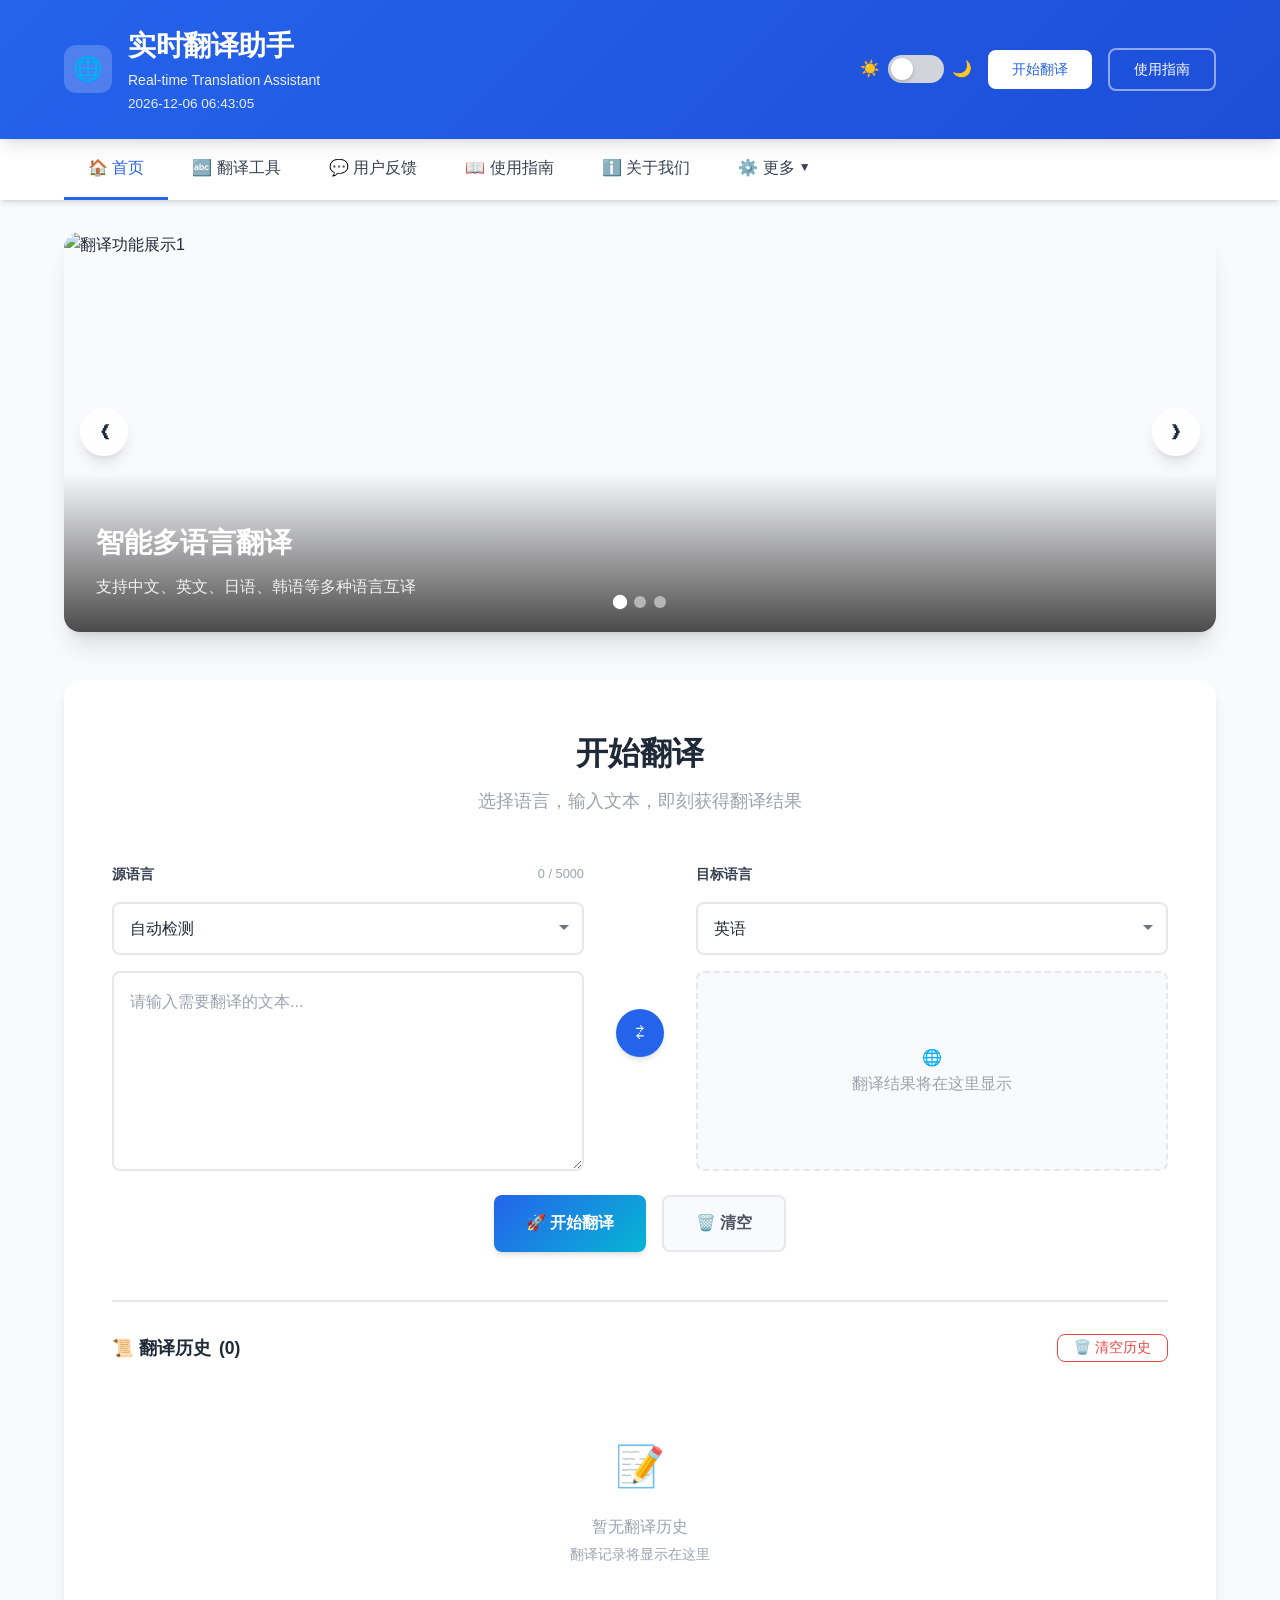
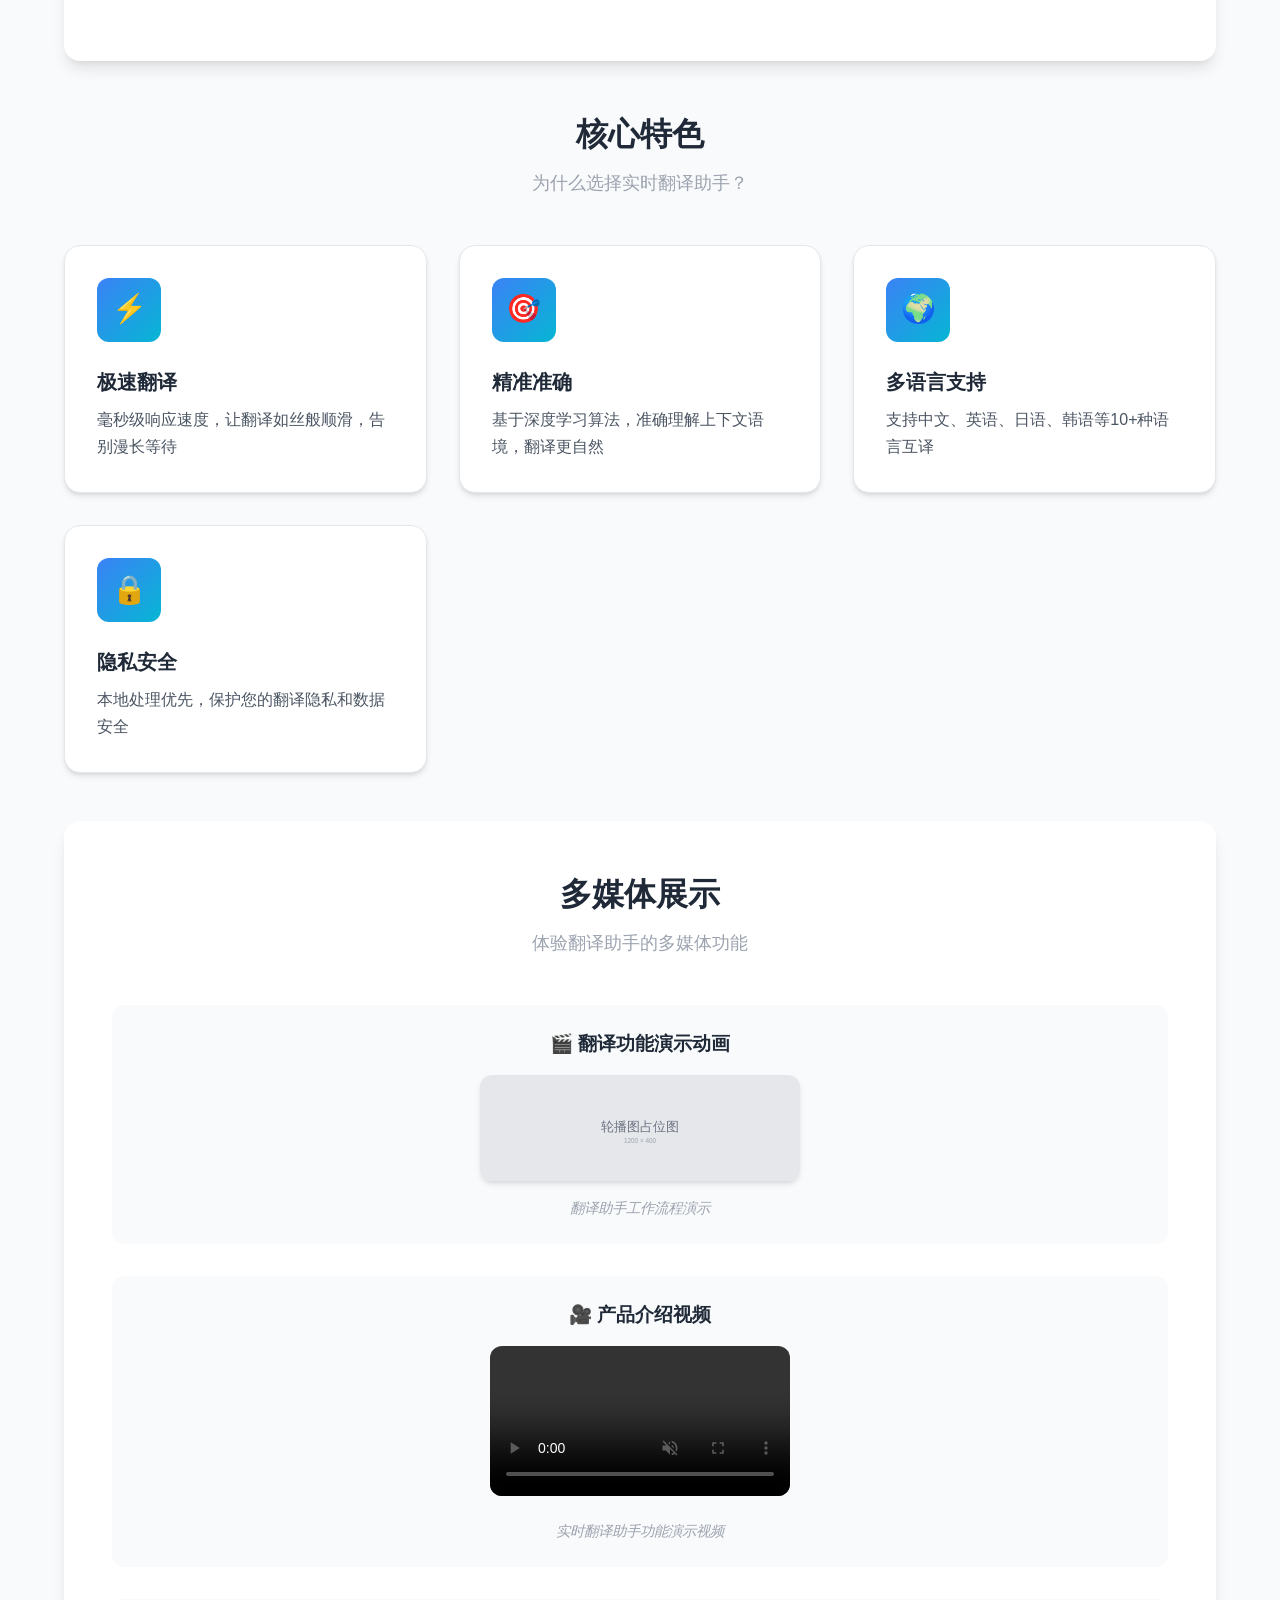
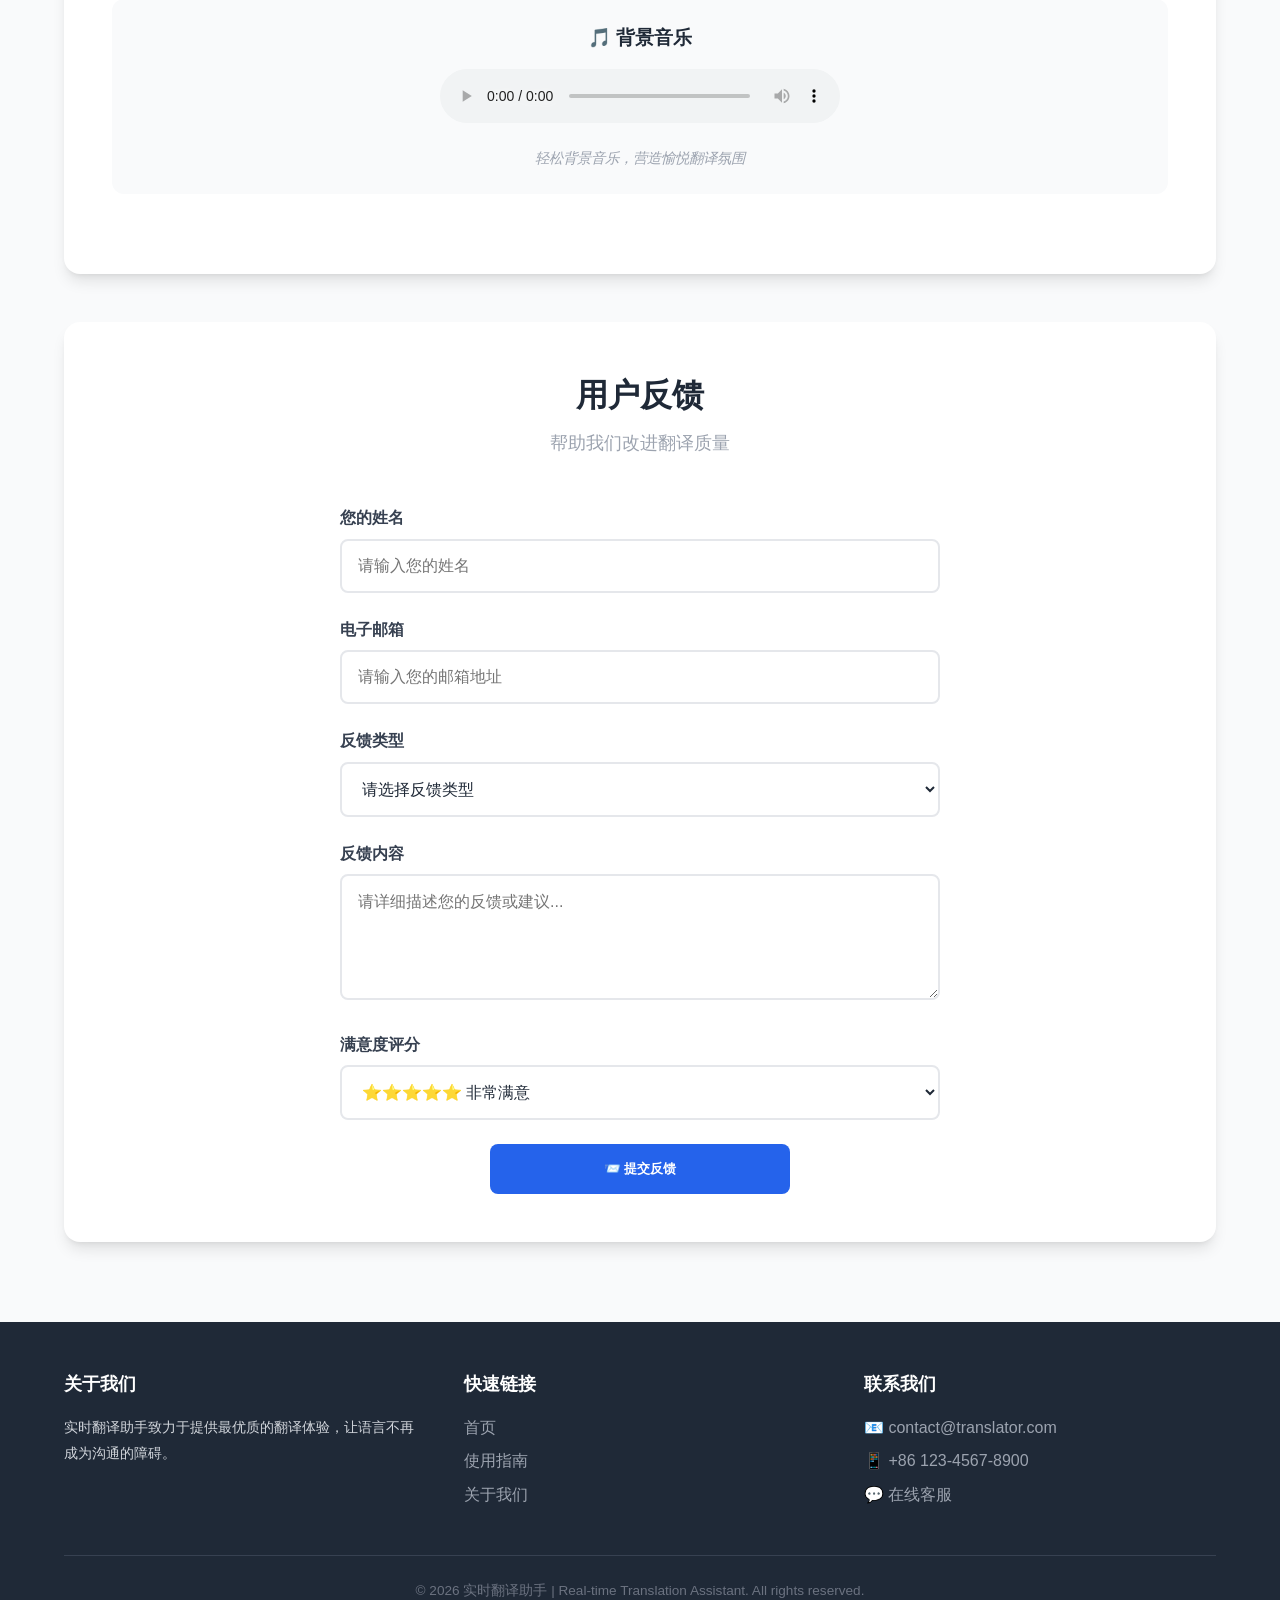
==== index.html @ 890beaaf "新增前端整体界面" ====
<!DOCTYPE html>
<html lang="zh-CN">
<head>
    <meta charset="UTF-8">
    <meta name="viewport" content="width=device-width, initial-scale=1.0">
    <meta name="description" content="实时翻译助手 - 智能多语言翻译工具，支持多种语言互译">
    <title>实时翻译助手 | Real-time Translation Assistant</title>
    <link rel="stylesheet" href="css/style.css">
</head>
<body>
    <div class="page-wrapper">
        <!-- ===== Header 页头 ===== -->
        <header class="site-header">
            <div class="header-content">
                <div class="logo-section">
                    <div class="logo-icon">🌐</div>
                    <div>
                        <h1 class="site-title">实时翻译助手</h1>
                        <p class="site-subtitle">Real-time Translation Assistant</p>
                        <p class="header-time" id="headerTime">--</p>
                    </div>
                </div>
                <div class="header-actions">
                    <div class="theme-toggle-wrapper">
                        <span class="theme-toggle-icon">☀️</span>
                        <button class="theme-toggle" id="themeToggle" title="切换深色/浅色模式"></button>
                        <span class="theme-toggle-icon">🌙</span>
                    </div>
                    <a href="#tool" class="btn btn-primary">开始翻译</a>
                    <a href="guide.html" class="btn btn-outline">使用指南</a>
                </div>
            </div>
        </header>

        <!-- ===== Nav 导航栏 ===== -->
        <nav class="main-nav">
            <div class="nav-container">
                <ul class="nav-list">
                    <li class="nav-item">
                        <a href="index.html" class="nav-link active">🏠 首页</a>
                    </li>
                    <li class="nav-item">
                        <a href="index.html#tool" class="nav-link">🔤 翻译工具</a>
                    </li>
                    <li class="nav-item">
                        <a href="index.html#feedback" class="nav-link">💬 用户反馈</a>
                    </li>
                    <li class="nav-item">
                        <a href="guide.html" class="nav-link">📖 使用指南</a>
                    </li>
                    <li class="nav-item">
                        <a href="about.html" class="nav-link">ℹ️ 关于我们</a>
                    </li>
                    <li class="nav-item dropdown">
                        <a href="#" class="nav-link dropdown-toggle">
                            ⚙️ 更多
                            <span class="dropdown-arrow">▼</span>
                        </a>
                        <ul class="dropdown-menu">
                            <li><a href="#" class="dropdown-item">📄 API文档</a></li>
                            <li><a href="#" class="dropdown-item">💬 反馈建议</a></li>
                            <li><a href="#" class="dropdown-item">🔧 设置</a></li>
                        </ul>
                    </li>
                </ul>
            </div>
        </nav>

        <!-- ===== Main 主要内容 ===== -->
        <main class="main-content">
            <div class="container">
                <!-- 轮播图区域 -->
                <section class="carousel-section">
                    <div class="carousel" id="mainCarousel">
                        <div class="carousel-wrapper">
                            <div class="carousel-slide">
                                <img src="https://picsum.photos/1200/400?random=1" alt="翻译功能展示1" loading="lazy">
                                <div class="slide-overlay">
                                    <h3 class="slide-title">智能多语言翻译</h3>
                                    <p class="slide-description">支持中文、英文、日语、韩语等多种语言互译</p>
                                </div>
                            </div>
                            <div class="carousel-slide">
                                <img src="https://picsum.photos/1200/400?random=2" alt="翻译功能展示2" loading="lazy">
                                <div class="slide-overlay">
                                    <h3 class="slide-title">实时翻译体验</h3>
                                    <p class="slide-description">毫秒级响应，让翻译如丝般顺滑</p>
                                </div>
                            </div>
                            <div class="carousel-slide">
                                <img src="https://picsum.photos/1200/400?random=3" alt="翻译功能展示3" loading="lazy">
                                <div class="slide-overlay">
                                    <h3 class="slide-title">精准语义理解</h3>
                                    <p class="slide-description">基于深度学习，准确理解上下文语境</p>
                                </div>
                            </div>
                        </div>
                        <button class="carousel-btn prev" id="prevBtn">❮</button>
                        <button class="carousel-btn next" id="nextBtn">❯</button>
                        <div class="carousel-dots" id="carouselDots">
                            <span class="carousel-dot active" data-index="0"></span>
                            <span class="carousel-dot" data-index="1"></span>
                            <span class="carousel-dot" data-index="2"></span>
                        </div>
                    </div>
                </section>

                <!-- 翻译工具核心区域 -->
                <section class="translator-section" id="tool">
                    <div class="section-header">
                        <h2 class="section-title">开始翻译</h2>
                        <p class="section-subtitle">选择语言，输入文本，即刻获得翻译结果</p>
                    </div>

                    <div class="translator-container">
                        <!-- 源语言区域 -->
                        <div class="language-selector">
                            <div class="text-area-wrapper">
                                <div class="text-area-label">
                                    <label class="selector-label">源语言</label>
                                    <span class="char-count" id="charCount">0 / 5000</span>
                                </div>
                                <select class="language-select" id="sourceLang">
                                    <option value="auto">自动检测</option>
                                    <option value="zh">中文</option>
                                    <option value="en">英语</option>
                                    <option value="ja">日语</option>
                                    <option value="ko">韩语</option>
                                    <option value="fr">法语</option>
                                    <option value="de">德语</option>
                                    <option value="es">西班牙语</option>
                                    <option value="ru">俄语</option>
                                </select>
                                <textarea
                                    class="text-area"
                                    id="sourceText"
                                    placeholder="请输入需要翻译的文本..."
                                    maxlength="5000"
                                ></textarea>
                            </div>
                        </div>

                        <!-- 交换按钮 -->
                        <button class="swap-btn" id="swapBtn" title="交换语言">⇄</button>

                        <!-- 目标语言区域 -->
                        <div class="language-selector">
                            <div class="text-area-wrapper">
                                <div class="text-area-label">
                                    <label class="selector-label">目标语言</label>
                                </div>
                                <select class="language-select" id="targetLang">
                                    <option value="en">英语</option>
                                    <option value="zh">中文</option>
                                    <option value="ja">日语</option>
                                    <option value="ko">韩语</option>
                                    <option value="fr">法语</option>
                                    <option value="de">德语</option>
                                    <option value="es">西班牙语</option>
                                    <option value="ru">俄语</option>
                                </select>
                                <div class="result-area" id="resultArea">
                                    <div class="result-placeholder">
                                        <p>🌐</p>
                                        <p>翻译结果将在这里显示</p>
                                    </div>
                                </div>
                            </div>
                        </div>
                    </div>

                    <div class="action-buttons">
                        <button class="action-btn action-btn-primary" id="translateBtn">
                            🚀 开始翻译
                        </button>
                        <button class="action-btn action-btn-secondary" id="clearBtn">
                            🗑️ 清空
                        </button>
                        <button class="action-btn action-btn-copy" id="copyBtn" style="display:none;">
                            📋 复制结果
                        </button>
                    </div>

                    <!-- 翻译历史记录 -->
                    <div class="history-section">
                        <div class="history-header">
                            <h3 class="history-title">📜 翻译历史 <span id="historyCount">(0)</span></h3>
                            <button class="history-clear-btn" id="historyClearBtn">🗑️ 清空历史</button>
                        </div>
                        <div class="history-list" id="historyList">
                            <div class="history-empty">
                                <div class="history-empty-icon">📝</div>
                                <p>暂无翻译历史</p>
                                <p style="font-size: 0.85rem; margin-top: 4px;">翻译记录将显示在这里</p>
                            </div>
                        </div>
                    </div>
                </section>

                <!-- 特色功能介绍 -->
                <section class="features-section">
                    <div class="section-header">
                        <h2 class="section-title">核心特色</h2>
                        <p class="section-subtitle">为什么选择实时翻译助手？</p>
                    </div>

                    <div class="features-grid">
                        <div class="feature-card">
                            <div class="feature-icon">⚡</div>
                            <h3 class="feature-title">极速翻译</h3>
                            <p class="feature-desc">毫秒级响应速度，让翻译如丝般顺滑，告别漫长等待</p>
                        </div>
                        <div class="feature-card">
                            <div class="feature-icon">🎯</div>
                            <h3 class="feature-title">精准准确</h3>
                            <p class="feature-desc">基于深度学习算法，准确理解上下文语境，翻译更自然</p>
                        </div>
                        <div class="feature-card">
                            <div class="feature-icon">🌍</div>
                            <h3 class="feature-title">多语言支持</h3>
                            <p class="feature-desc">支持中文、英语、日语、韩语等10+种语言互译</p>
                        </div>
                        <div class="feature-card">
                            <div class="feature-icon">🔒</div>
                            <h3 class="feature-title">隐私安全</h3>
                            <p class="feature-desc">本地处理优先，保护您的翻译隐私和数据安全</p>
                        </div>
                    </div>
                </section>

                <!-- 多媒体展示区 -->
                <section class="translator-section" id="media">
                    <div class="section-header">
                        <h2 class="section-title">多媒体展示</h2>
                        <p class="section-subtitle">体验翻译助手的多媒体功能</p>
                    </div>

                    <div class="media-container">
                        <h3 style="margin-bottom: 16px; color: var(--text-primary);">🎬 翻译功能演示动画</h3>
                        <img src="images/placeholder.svg" alt="翻译功能演示GIF" loading="lazy"
                             style="max-width: 320px; border-radius: 12px; margin: 0 auto; box-shadow: var(--shadow-md);">
                        <p class="media-caption">翻译助手工作流程演示</p>
                    </div>

                    <div class="media-container">
                        <h3 style="margin-bottom: 16px; color: var(--text-primary);">🎥 产品介绍视频</h3>
                        <video controls muted autoplay loop style="max-width: 100%; border-radius: 12px;">
                            <source src="videos/README.md" type="video/mp4">
                            您的浏览器不支持视频播放。
                        </video>
                        <p class="media-caption">实时翻译助手功能演示视频</p>
                    </div>

                    <div class="media-container">
                        <h3 style="margin-bottom: 16px; color: var(--text-primary);">🎵 背景音乐</h3>
                        <audio controls style="width: 100%; max-width: 400px;">
                            <source src="audios/README.md" type="audio/mpeg">
                            您的浏览器不支持音频播放。
                        </audio>
                        <p class="media-caption">轻松背景音乐，营造愉悦翻译氛围</p>
                    </div>
                </section>

                <!-- 用户反馈表单 -->
                <section class="translator-section" id="feedback">
                    <div class="section-header">
                        <h2 class="section-title">用户反馈</h2>
                        <p class="section-subtitle">帮助我们改进翻译质量</p>
                    </div>

                    <form id="feedbackForm" style="max-width: 600px; margin: 0 auto;">
                        <div class="form-group">
                            <label class="form-label" for="userName">您的姓名</label>
                            <input type="text" class="form-input" id="userName" name="userName" placeholder="请输入您的姓名" required>
                        </div>

                        <div class="form-group">
                            <label class="form-label" for="userEmail">电子邮箱</label>
                            <input type="email" class="form-input" id="userEmail" name="userEmail" placeholder="请输入您的邮箱地址" required>
                        </div>

                        <div class="form-group">
                            <label class="form-label" for="feedbackType">反馈类型</label>
                            <select class="form-select" id="feedbackType" name="feedbackType">
                                <option value="">请选择反馈类型</option>
                                <option value="translation">翻译质量问题</option>
                                <option value="feature">功能建议</option>
                                <option value="bug">程序错误</option>
                                <option value="other">其他</option>
                            </select>
                        </div>

                        <div class="form-group">
                            <label class="form-label" for="feedbackContent">反馈内容</label>
                            <textarea class="form-textarea" id="feedbackContent" name="feedbackContent" placeholder="请详细描述您的反馈或建议..." rows="5" required></textarea>
                        </div>

                        <div class="form-group">
                            <label class="form-label" for="rating">满意度评分</label>
                            <select class="form-select" id="rating" name="rating">
                                <option value="5">⭐⭐⭐⭐⭐ 非常满意</option>
                                <option value="4">⭐⭐⭐⭐ 满意</option>
                                <option value="3">⭐⭐⭐ 一般</option>
                                <option value="2">⭐⭐ 不满意</option>
                                <option value="1">⭐ 非常不满意</option>
                            </select>
                        </div>

                        <div class="text-center">
                            <button type="submit" class="form-btn" style="width: 100%; max-width: 300px;">
                                📨 提交反馈
                            </button>
                        </div>
                    </form>
                </section>
            </div>
        </main>

        <!-- ===== Footer 页脚 ===== -->
        <footer class="site-footer">
            <div class="footer-content">
                <div class="footer-main">
                    <div class="footer-section">
                        <h3>关于我们</h3>
                        <p>实时翻译助手致力于提供最优质的翻译体验，让语言不再成为沟通的障碍。</p>
                    </div>
                    <div class="footer-section">
                        <h3>快速链接</h3>
                        <div class="footer-links">
                            <a href="index.html">首页</a>
                            <a href="guide.html">使用指南</a>
                            <a href="about.html">关于我们</a>
                        </div>
                    </div>
                    <div class="footer-section">
                        <h3>联系我们</h3>
                        <div class="footer-links">
                            <a href="mailto:contact@translator.com">📧 contact@translator.com</a>
                            <a href="tel:+8612345678900">📱 +86 123-4567-8900</a>
                            <a href="#">💬 在线客服</a>
                        </div>
                    </div>
                </div>
                <div class="footer-bottom">
                    <p>© 2026 实时翻译助手 | Real-time Translation Assistant. All rights reserved.</p>
                </div>
            </div>
        </footer>
    </div>

    <!-- 引入脚本 -->
    <script src="js/carousel.js"></script>
    <script src="js/translator.js"></script>
    <script src="js/enhancements.js"></script>
</body>
</html>
---- css/style.css ----
/* ===== 全局主题色定义 ===== */
:root {
    /* 主色调 */
    --primary-blue: #2563eb;
    --primary-blue-dark: #1d4ed8;
    --primary-blue-light: #3b82f6;

    /* 辅助色 */
    --accent-cyan: #06b6d4;
    --accent-purple: #8b5cf6;

    /* 中性色 */
    --gray-50: #f9fafb;
    --gray-100: #f3f4f6;
    --gray-200: #e5e7eb;
    --gray-300: #d1d5db;
    --gray-400: #9ca3af;
    --gray-500: #6b7280;
    --gray-600: #4b5563;
    --gray-700: #374151;
    --gray-800: #1f2937;
    --gray-900: #111827;

    /* 功能色 */
    --success-green: #10b981;
    --warning-yellow: #f59e0b;
    --error-red: #ef4444;

    /* 字体 */
    --font-family: 'Segoe UI', 'PingFang SC', 'Microsoft YaHei', sans-serif;
    --font-mono: 'Fira Code', 'Consolas', monospace;

    /* 间距 */
    --spacing-xs: 4px;
    --spacing-sm: 8px;
    --spacing-md: 16px;
    --spacing-lg: 24px;
    --spacing-xl: 32px;
    --spacing-2xl: 48px;
    --spacing-3xl: 64px;

    /* 圆角 */
    --radius-sm: 4px;
    --radius-md: 8px;
    --radius-lg: 12px;
    --radius-xl: 16px;
    --radius-full: 9999px;

    /* 阴影 */
    --shadow-sm: 0 1px 2px 0 rgba(0, 0, 0, 0.05);
    --shadow-md: 0 4px 6px -1px rgba(0, 0, 0, 0.1), 0 2px 4px -2px rgba(0, 0, 0, 0.1);
    --shadow-lg: 0 10px 15px -3px rgba(0, 0, 0, 0.1), 0 4px 6px -4px rgba(0, 0, 0, 0.1);
    --shadow-xl: 0 20px 25px -5px rgba(0, 0, 0, 0.1), 0 8px 10px -6px rgba(0, 0, 0, 0.1);

    /* 过渡 */
    --transition-fast: 150ms ease;
    --transition-normal: 300ms ease;
    --transition-slow: 500ms ease;

    /* 主题切换相关 */
    --bg-primary: #ffffff;
    --bg-secondary: var(--gray-50);
    --bg-card: #ffffff;
    --text-primary: var(--gray-800);
    --text-secondary: var(--gray-600);
    --text-muted: var(--gray-400);
    --border-color: var(--gray-200);
    --input-bg: #ffffff;
    --nav-bg: #ffffff;
}

/* ===== 深色模式 ===== */
[data-theme="dark"] {
    --primary-blue: #3b82f6;
    --primary-blue-dark: #2563eb;
    --primary-blue-light: #60a5fa;
    --accent-cyan: #22d3ee;
    --accent-purple: #a78bfa;

    --gray-50: #18212f;
    --gray-100: #1e293b;
    --gray-200: #334155;
    --gray-300: #475569;
    --gray-400: #64748b;
    --gray-500: #94a3b8;
    --gray-600: #cbd5e1;
    --gray-700: #e2e8f0;
    --gray-800: #f1f5f9;
    --gray-900: #f8fafc;

    --shadow-sm: 0 1px 2px 0 rgba(0, 0, 0, 0.3);
    --shadow-md: 0 4px 6px -1px rgba(0, 0, 0, 0.3), 0 2px 4px -2px rgba(0, 0, 0, 0.3);
    --shadow-lg: 0 10px 15px -3px rgba(0, 0, 0, 0.3), 0 4px 6px -4px rgba(0, 0, 0, 0.3);
    --shadow-xl: 0 20px 25px -5px rgba(0, 0, 0, 0.3), 0 8px 10px -6px rgba(0, 0, 0, 0.3);

    --bg-primary: #0f172a;
    --bg-secondary: #1e293b;
    --bg-card: #1e293b;
    --text-primary: #f1f5f9;
    --text-secondary: #cbd5e1;
    --text-muted: #64748b;
    --border-color: #334155;
    --input-bg: #1e293b;
    --nav-bg: #1e293b;
}

/* ===== 全局重置 ===== */
*,
*::before,
*::after {
    margin: 0;
    padding: 0;
    box-sizing: border-box;
}

html {
    font-size: 16px;
    scroll-behavior: smooth;
}

body {
    font-family: var(--font-family);
    line-height: 1.6;
    color: var(--text-primary);
    background-color: var(--bg-secondary);
    min-height: 100vh;
    display: flex;
    flex-direction: column;
    transition: background-color var(--transition-normal), color var(--transition-normal);
}

a {
    text-decoration: none;
    color: inherit;
    transition: color var(--transition-fast);
}

a:hover {
    color: var(--primary-blue);
}

img {
    max-width: 100%;
    height: auto;
    display: block;
}

ul, ol {
    list-style: none;
}

button {
    cursor: pointer;
    border: none;
    background: none;
    font-family: inherit;
}

input, textarea, select {
    font-family: inherit;
    font-size: inherit;
}

/* ===== 页面容器 ===== */
.page-wrapper {
    display: flex;
    flex-direction: column;
    min-height: 100vh;
}

.main-content {
    flex: 1;
    padding: var(--spacing-xl) var(--spacing-lg);
}

.container {
    max-width: 1200px;
    margin: 0 auto;
    padding: 0 var(--spacing-lg);
}

/* ===== Header 样式 ===== */
.site-header {
    background: linear-gradient(135deg, var(--primary-blue) 0%, var(--primary-blue-dark) 100%);
    color: white;
    padding: var(--spacing-lg) 0;
    box-shadow: var(--shadow-lg);
    position: relative;
    z-index: 100;
}

.header-content {
    display: flex;
    align-items: center;
    justify-content: space-between;
    max-width: 1200px;
    margin: 0 auto;
    padding: 0 var(--spacing-lg);
}

.logo-section {
    display: flex;
    align-items: center;
    gap: var(--spacing-md);
}

.logo-icon {
    width: 48px;
    height: 48px;
    background: rgba(255, 255, 255, 0.2);
    border-radius: var(--radius-lg);
    display: flex;
    align-items: center;
    justify-content: center;
    font-size: 24px;
    backdrop-filter: blur(10px);
}

.site-title {
    font-size: 1.75rem;
    font-weight: 700;
    letter-spacing: -0.5px;
}

.site-subtitle {
    font-size: 0.875rem;
    opacity: 0.9;
    font-weight: 400;
}

.header-actions {
    display: flex;
    align-items: center;
    gap: var(--spacing-md);
}

.btn {
    display: inline-flex;
    align-items: center;
    justify-content: center;
    gap: var(--spacing-sm);
    padding: var(--spacing-sm) var(--spacing-lg);
    border-radius: var(--radius-md);
    font-weight: 500;
    transition: all var(--transition-fast);
    font-size: 0.9rem;
}

.btn-primary {
    background: white;
    color: var(--primary-blue);
}

.btn-primary:hover {
    background: var(--gray-100);
    transform: translateY(-1px);
    box-shadow: var(--shadow-md);
}

.btn-outline {
    border: 2px solid rgba(255, 255, 255, 0.5);
    color: white;
}

.btn-outline:hover {
    background: rgba(255, 255, 255, 0.1);
    border-color: white;
}

/* ===== 导航栏样式 ===== */
.main-nav {
    background: var(--nav-bg);
    box-shadow: var(--shadow-md);
    position: sticky;
    top: 0;
    z-index: 99;
    transition: background-color var(--transition-normal);
}

.nav-container {
    max-width: 1200px;
    margin: 0 auto;
    padding: 0 var(--spacing-lg);
}

.nav-list {
    display: flex;
    align-items: center;
    gap: 0;
}

.nav-item {
    position: relative;
}

.nav-link {
    display: flex;
    align-items: center;
    gap: var(--spacing-xs);
    padding: var(--spacing-md) var(--spacing-lg);
    color: var(--gray-700);
    font-weight: 500;
    transition: all var(--transition-fast);
    border-bottom: 3px solid transparent;
}

.nav-link:hover {
    color: var(--primary-blue);
    background: var(--gray-50);
    border-bottom-color: var(--primary-blue);
}

.nav-link.active {
    color: var(--primary-blue);
    border-bottom-color: var(--primary-blue);
}

/* 二级下拉菜单 */
.dropdown {
    position: relative;
}

.dropdown-toggle {
    cursor: pointer;
}

.dropdown-arrow {
    font-size: 0.75rem;
    transition: transform var(--transition-fast);
}

.dropdown:hover .dropdown-arrow {
    transform: rotate(180deg);
}

.dropdown-menu {
    position: absolute;
    top: 100%;
    left: 0;
    background: var(--bg-card);
    min-width: 180px;
    border-radius: var(--radius-md);
    box-shadow: var(--shadow-xl);
    opacity: 0;
    visibility: hidden;
    transform: translateY(-10px);
    transition: all var(--transition-fast);
    z-index: 100;
    border: 1px solid var(--border-color);
    padding: var(--spacing-sm) 0;
}

.dropdown:hover .dropdown-menu {
    opacity: 1;
    visibility: visible;
    transform: translateY(0);
}

.dropdown-item {
    display: block;
    padding: var(--spacing-sm) var(--spacing-md);
    color: var(--text-secondary);
    transition: all var(--transition-fast);
}

.dropdown-item:hover {
    background: var(--bg-secondary);
    color: var(--primary-blue);
    padding-left: var(--spacing-lg);
}

/* ===== Footer 样式 ===== */
.site-footer {
    background: var(--gray-800);
    color: var(--gray-300);
    padding: var(--spacing-2xl) 0 var(--spacing-lg);
    margin-top: auto;
}

.footer-content {
    max-width: 1200px;
    margin: 0 auto;
    padding: 0 var(--spacing-lg);
}

.footer-main {
    display: grid;
    grid-template-columns: repeat(auto-fit, minmax(250px, 1fr));
    gap: var(--spacing-2xl);
    margin-bottom: var(--spacing-2xl);
}

.footer-section h3 {
    color: white;
    font-size: 1.1rem;
    margin-bottom: var(--spacing-md);
}

.footer-section p {
    line-height: 1.8;
    font-size: 0.9rem;
}

.footer-links {
    display: flex;
    flex-direction: column;
    gap: var(--spacing-sm);
}

.footer-links a {
    color: var(--gray-400);
    transition: all var(--transition-fast);
}

.footer-links a:hover {
    color: white;
    padding-left: var(--spacing-sm);
}

.footer-bottom {
    border-top: 1px solid var(--gray-700);
    padding-top: var(--spacing-lg);
    text-align: center;
    font-size: 0.85rem;
    color: var(--gray-500);
}

/* ===== 轮播图样式 ===== */
.carousel-section {
    margin-bottom: var(--spacing-2xl);
}

.carousel {
    position: relative;
    width: 100%;
    max-width: 1200px;
    margin: 0 auto;
    overflow: hidden;
    border-radius: var(--radius-xl);
    box-shadow: var(--shadow-xl);
}

.carousel-wrapper {
    display: flex;
    transition: transform var(--transition-slow);
}

.carousel-slide {
    min-width: 100%;
    position: relative;
}

.carousel-slide img {
    width: 100%;
    height: 400px;
    object-fit: cover;
}

.slide-overlay {
    position: absolute;
    bottom: 0;
    left: 0;
    right: 0;
    background: linear-gradient(transparent, rgba(0, 0, 0, 0.7));
    padding: var(--spacing-2xl) var(--spacing-xl) var(--spacing-xl);
    color: white;
}

.slide-title {
    font-size: 1.75rem;
    font-weight: 700;
    margin-bottom: var(--spacing-sm);
}

.slide-description {
    font-size: 1rem;
    opacity: 0.9;
}

.carousel-btn {
    position: absolute;
    top: 50%;
    transform: translateY(-50%);
    width: 48px;
    height: 48px;
    background: rgba(255, 255, 255, 0.9);
    border-radius: 50%;
    display: flex;
    align-items: center;
    justify-content: center;
    font-size: 1.25rem;
    color: var(--gray-800);
    box-shadow: var(--shadow-lg);
    transition: all var(--transition-fast);
    z-index: 10;
}

.carousel-btn:hover {
    background: white;
    transform: translateY(-50%) scale(1.1);
}

.carousel-btn.prev {
    left: var(--spacing-md);
}

.carousel-btn.next {
    right: var(--spacing-md);
}

.carousel-dots {
    position: absolute;
    bottom: var(--spacing-lg);
    left: 50%;
    transform: translateX(-50%);
    display: flex;
    gap: var(--spacing-sm);
    z-index: 10;
}

.carousel-dot {
    width: 12px;
    height: 12px;
    border-radius: 50%;
    background: rgba(255, 255, 255, 0.5);
    cursor: pointer;
    transition: all var(--transition-fast);
}

.carousel-dot.active {
    background: white;
    transform: scale(1.2);
}

/* ===== 翻译工具区域 ===== */
.translator-section {
    background: var(--bg-card);
    border-radius: var(--radius-xl);
    box-shadow: var(--shadow-lg);
    padding: var(--spacing-2xl);
    margin-bottom: var(--spacing-2xl);
    transition: background-color var(--transition-normal);
}

.section-header {
    text-align: center;
    margin-bottom: var(--spacing-2xl);
}

.section-title {
    font-size: 2rem;
    color: var(--text-primary);
    margin-bottom: var(--spacing-sm);
}

.section-subtitle {
    color: var(--text-muted);
    font-size: 1.1rem;
}

.translator-container {
    display: grid;
    grid-template-columns: 1fr auto 1fr;
    gap: var(--spacing-xl);
    align-items: start;
}

.language-selector {
    display: flex;
    flex-direction: column;
    gap: var(--spacing-md);
}

.selector-label {
    font-weight: 600;
    color: var(--gray-700);
    font-size: 0.9rem;
}

.language-select {
    padding: var(--spacing-md);
    border: 2px solid var(--border-color);
    border-radius: var(--radius-md);
    font-size: 1rem;
    color: var(--text-primary);
    background: var(--input-bg);
    transition: border-color var(--transition-fast), background-color var(--transition-normal);
    appearance: none;
    background-image: url("data:image/svg+xml,%3Csvg xmlns='http://www.w3.org/2000/svg' width='12' height='12' viewBox='0 0 12 12'%3E%3Cpath fill='%236b7280' d='M6 8L1 3h10z'/%3E%3C/svg%3E");
    background-repeat: no-repeat;
    background-position: right 12px center;
    padding-right: 36px;
}

.language-select:focus {
    outline: none;
    border-color: var(--primary-blue);
    box-shadow: 0 0 0 3px rgba(37, 99, 235, 0.1);
}

.swap-btn {
    align-self: center;
    margin-top: var(--spacing-xl);
    width: 48px;
    height: 48px;
    background: var(--primary-blue);
    color: white;
    border-radius: 50%;
    display: flex;
    align-items: center;
    justify-content: center;
    font-size: 1.25rem;
    transition: all var(--transition-fast);
    box-shadow: var(--shadow-md);
}

.swap-btn:hover {
    background: var(--primary-blue-dark);
    transform: rotate(180deg);
}

.text-area-wrapper {
    display: flex;
    flex-direction: column;
    gap: var(--spacing-md);
}

.text-area-label {
    display: flex;
    justify-content: space-between;
    align-items: center;
}

.char-count {
    font-size: 0.8rem;
    color: var(--gray-400);
}

.text-area {
    width: 100%;
    min-height: 200px;
    padding: var(--spacing-md);
    border: 2px solid var(--border-color);
    border-radius: var(--radius-md);
    font-size: 1rem;
    line-height: 1.6;
    resize: vertical;
    transition: border-color var(--transition-fast), background-color var(--transition-normal);
    background: var(--input-bg);
    color: var(--text-primary);
}

.text-area:focus {
    outline: none;
    border-color: var(--primary-blue);
    box-shadow: 0 0 0 3px rgba(37, 99, 235, 0.1);
}

.text-area::placeholder {
    color: var(--gray-400);
}

.translate-btn {
    width: 100%;
    padding: var(--spacing-md) var(--spacing-xl);
    background: linear-gradient(135deg, var(--primary-blue) 0%, var(--accent-cyan) 100%);
    color: white;
    font-size: 1.1rem;
    font-weight: 600;
    border-radius: var(--radius-md);
    transition: all var(--transition-fast);
    box-shadow: var(--shadow-md);
}

.translate-btn:hover {
    transform: translateY(-2px);
    box-shadow: var(--shadow-lg);
}

.translate-btn:active {
    transform: translateY(0);
}

.result-area {
    background: var(--bg-secondary);
    border-radius: var(--radius-md);
    padding: var(--spacing-lg);
    min-height: 200px;
    border: 2px dashed var(--border-color);
    transition: background-color var(--transition-normal), border-color var(--transition-normal);
}

.result-placeholder {
    color: var(--gray-400);
    text-align: center;
    padding: var(--spacing-2xl);
}

.result-text {
    font-size: 1.1rem;
    line-height: 1.8;
    color: var(--gray-700);
}

/* ===== 特色功能卡片 ===== */
.features-section {
    margin-bottom: var(--spacing-2xl);
}

.features-grid {
    display: grid;
    grid-template-columns: repeat(auto-fit, minmax(280px, 1fr));
    gap: var(--spacing-xl);
}

.feature-card {
    background: var(--bg-card);
    border-radius: var(--radius-xl);
    padding: var(--spacing-xl);
    box-shadow: var(--shadow-md);
    transition: all var(--transition-normal);
    border: 1px solid var(--border-color);
}

.feature-card:hover {
    transform: translateY(-8px);
    box-shadow: var(--shadow-xl);
    border-color: var(--primary-blue-light);
}

.feature-icon {
    width: 64px;
    height: 64px;
    background: linear-gradient(135deg, var(--primary-blue-light) 0%, var(--accent-cyan) 100%);
    border-radius: var(--radius-lg);
    display: flex;
    align-items: center;
    justify-content: center;
    font-size: 1.75rem;
    margin-bottom: var(--spacing-lg);
    color: white;
}

.feature-title {
    font-size: 1.25rem;
    font-weight: 600;
    color: var(--text-primary);
    margin-bottom: var(--spacing-sm);
}

.feature-desc {
    color: var(--text-secondary);
    line-height: 1.7;
}

/* ===== 通用页面样式 ===== */
.page-header {
    background: linear-gradient(135deg, var(--primary-blue) 0%, var(--accent-purple) 100%);
    color: white;
    padding: var(--spacing-3xl) 0;
    text-align: center;
    margin-bottom: var(--spacing-2xl);
}

.page-title {
    font-size: 2.5rem;
    font-weight: 700;
    margin-bottom: var(--spacing-sm);
}

.page-description {
    font-size: 1.1rem;
    opacity: 0.9;
    max-width: 600px;
    margin: 0 auto;
}

.content-card {
    background: var(--bg-card);
    border-radius: var(--radius-xl);
    box-shadow: var(--shadow-md);
    padding: var(--spacing-2xl);
    margin-bottom: var(--spacing-xl);
    transition: background-color var(--transition-normal);
}

.content-card h2 {
    font-size: 1.5rem;
    color: var(--text-primary);
    margin-bottom: var(--spacing-lg);
    padding-bottom: var(--spacing-md);
    border-bottom: 2px solid var(--border-color);
}

.content-card h3 {
    font-size: 1.25rem;
    color: var(--text-primary);
    margin: var(--spacing-lg) 0 var(--spacing-md);
}

.content-card p {
    color: var(--text-secondary);
    line-height: 1.8;
    margin-bottom: var(--spacing-md);
}

.content-card ul {
    list-style: disc;
    padding-left: var(--spacing-xl);
    margin-bottom: var(--spacing-md);
}

.content-card li {
    color: var(--text-secondary);
    line-height: 1.8;
    margin-bottom: var(--spacing-sm);
}

/* ===== 多媒体容器 ===== */
.media-container {
    background: var(--gray-100);
    border-radius: var(--radius-lg);
    padding: var(--spacing-lg);
    margin: var(--spacing-xl) 0;
    text-align: center;
}

.media-container video,
.media-container audio {
    max-width: 100%;
    border-radius: var(--radius-md);
}

.media-caption {
    margin-top: var(--spacing-md);
    color: var(--gray-500);
    font-size: 0.9rem;
    font-style: italic;
}

/* ===== 表单样式 ===== */
.form-group {
    margin-bottom: var(--spacing-lg);
}

.form-label {
    display: block;
    font-weight: 600;
    color: var(--gray-700);
    margin-bottom: var(--spacing-sm);
}

.form-input,
.form-select,
.form-textarea {
    width: 100%;
    padding: var(--spacing-md);
    border: 2px solid var(--border-color);
    border-radius: var(--radius-md);
    font-size: 1rem;
    transition: all var(--transition-fast);
    background: var(--input-bg);
    color: var(--text-primary);
}

.form-input:focus,
.form-select:focus,
.form-textarea:focus {
    outline: none;
    border-color: var(--primary-blue);
    box-shadow: 0 0 0 3px rgba(37, 99, 235, 0.1);
}

.form-textarea {
    min-height: 120px;
    resize: vertical;
}

.form-btn {
    padding: var(--spacing-md) var(--spacing-2xl);
    background: var(--primary-blue);
    color: white;
    font-weight: 600;
    border-radius: var(--radius-md);
    transition: all var(--transition-fast);
}

.form-btn:hover {
    background: var(--primary-blue-dark);
    transform: translateY(-2px);
    box-shadow: var(--shadow-md);
}

/* ===== 工具类 ===== */
.text-center {
    text-align: center;
}

.text-primary {
    color: var(--primary-blue);
}

.mb-lg {
    margin-bottom: var(--spacing-lg);
}

.mt-lg {
    margin-top: var(--spacing-lg);
}

/* ===== 深色/浅色模式切换开关 ===== */
.theme-toggle-wrapper {
    display: flex;
    align-items: center;
    gap: var(--spacing-sm);
}

.theme-toggle {
    position: relative;
    width: 56px;
    height: 28px;
    background: var(--gray-300);
    border-radius: var(--radius-full);
    cursor: pointer;
    transition: background var(--transition-fast);
    border: none;
    padding: 0;
}

.theme-toggle::after {
    content: '';
    position: absolute;
    top: 3px;
    left: 3px;
    width: 22px;
    height: 22px;
    background: white;
    border-radius: 50%;
    transition: transform var(--transition-fast);
    box-shadow: 0 2px 4px rgba(0, 0, 0, 0.2);
}

.theme-toggle.active {
    background: var(--primary-blue);
}

.theme-toggle.active::after {
    transform: translateX(28px);
}

.theme-toggle-icon {
    font-size: 1rem;
    line-height: 1;
}

/* ===== Header 时间显示 ===== */
.header-time {
    font-size: 0.85rem;
    opacity: 0.9;
    margin-top: 2px;
    font-variant-numeric: tabular-nums;
}

/* ===== 翻译按钮区域 ===== */
.action-buttons {
    display: flex;
    gap: var(--spacing-md);
    justify-content: center;
    margin-top: var(--spacing-lg);
    flex-wrap: wrap;
}

.action-btn {
    display: inline-flex;
    align-items: center;
    gap: var(--spacing-sm);
    padding: var(--spacing-md) var(--spacing-xl);
    border-radius: var(--radius-md);
    font-weight: 600;
    font-size: 1rem;
    transition: all var(--transition-fast);
    cursor: pointer;
    border: none;
}

.action-btn-primary {
    background: linear-gradient(135deg, var(--primary-blue) 0%, var(--accent-cyan) 100%);
    color: white;
    box-shadow: var(--shadow-md);
}

.action-btn-primary:hover {
    transform: translateY(-2px);
    box-shadow: var(--shadow-lg);
}

.action-btn-primary:disabled {
    opacity: 0.6;
    cursor: not-allowed;
    transform: none;
}

.action-btn-secondary {
    background: var(--bg-secondary);
    color: var(--text-secondary);
    border: 2px solid var(--border-color);
}

.action-btn-secondary:hover {
    border-color: var(--primary-blue);
    color: var(--primary-blue);
}

.action-btn-copy {
    background: var(--success-green);
    color: white;
}

.action-btn-copy:hover {
    background: #059669;
    transform: translateY(-2px);
}

/* ===== 翻译中加载动画 ===== */
.translating-overlay {
    display: flex;
    flex-direction: column;
    align-items: center;
    justify-content: center;
    gap: var(--spacing-md);
    padding: var(--spacing-2xl);
}

.loading-spinner {
    width: 40px;
    height: 40px;
    border: 4px solid var(--gray-200);
    border-top-color: var(--primary-blue);
    border-radius: 50%;
    animation: spin 0.8s linear infinite;
}

@keyframes spin {
    to { transform: rotate(360deg); }
}

.loading-text {
    color: var(--text-muted);
    font-size: 0.95rem;
    animation: pulse 1.5s ease-in-out infinite;
}

@keyframes pulse {
    0%, 100% { opacity: 1; }
    50% { opacity: 0.5; }
}

/* ===== 翻译历史记录 ===== */
.history-section {
    margin-top: var(--spacing-2xl);
    border-top: 2px solid var(--border-color);
    padding-top: var(--spacing-xl);
}

.history-header {
    display: flex;
    justify-content: space-between;
    align-items: center;
    margin-bottom: var(--spacing-lg);
}

.history-title {
    font-size: 1.1rem;
    font-weight: 600;
    color: var(--text-primary);
    display: flex;
    align-items: center;
    gap: var(--spacing-sm);
}

.history-clear-btn {
    font-size: 0.85rem;
    color: var(--error-red);
    background: none;
    border: 1px solid var(--error-red);
    padding: var(--spacing-xs) var(--spacing-md);
    border-radius: var(--radius-md);
    cursor: pointer;
    transition: all var(--transition-fast);
}

.history-clear-btn:hover {
    background: var(--error-red);
    color: white;
}

.history-list {
    display: flex;
    flex-direction: column;
    gap: var(--spacing-md);
    max-height: 400px;
    overflow-y: auto;
}

.history-item {
    display: grid;
    grid-template-columns: 1fr auto 1fr;
    gap: var(--spacing-md);
    padding: var(--spacing-md);
    background: var(--bg-secondary);
    border-radius: var(--radius-md);
    border: 1px solid var(--border-color);
    transition: all var(--transition-fast);
    align-items: start;
}

.history-item:hover {
    border-color: var(--primary-blue-light);
    box-shadow: var(--shadow-sm);
}

.history-source,
.history-target {
    font-size: 0.9rem;
    line-height: 1.5;
}

.history-source {
    color: var(--text-secondary);
}

.history-target {
    color: var(--text-primary);
    font-weight: 500;
}

.history-arrow {
    color: var(--primary-blue);
    font-size: 1.2rem;
    align-self: center;
}

.history-lang {
    font-size: 0.75rem;
    color: var(--text-muted);
    margin-top: 4px;
}

.history-meta {
    display: flex;
    justify-content: space-between;
    align-items: center;
    margin-top: 6px;
}

.history-time {
    font-size: 0.75rem;
    color: var(--text-muted);
}

.history-empty {
    text-align: center;
    padding: var(--spacing-2xl);
    color: var(--text-muted);
}

.history-empty-icon {
    font-size: 2.5rem;
    margin-bottom: var(--spacing-md);
}

/* ===== Toast 通知 ===== */
.toast-container {
    position: fixed;
    top: 20px;
    right: 20px;
    z-index: 10000;
    display: flex;
    flex-direction: column;
    gap: var(--spacing-sm);
    pointer-events: none;
}

.toast {
    display: flex;
    align-items: center;
    gap: var(--spacing-md);
    padding: var(--spacing-md) var(--spacing-lg);
    border-radius: var(--radius-md);
    color: white;
    font-size: 0.9rem;
    font-weight: 500;
    box-shadow: var(--shadow-lg);
    pointer-events: auto;
    animation: toastIn 0.3s ease forwards;
    max-width: 380px;
}

.toast.removing {
    animation: toastOut 0.3s ease forwards;
}

.toast-success { background: var(--success-green); }
.toast-warning { background: var(--warning-yellow); color: var(--gray-900); }
.toast-error { background: var(--error-red); }
.toast-info { background: var(--primary-blue); }

.toast-icon {
    font-size: 1.2rem;
    flex-shrink: 0;
}

.toast-message {
    flex: 1;
}

.toast-close {
    background: none;
    border: none;
    color: inherit;
    font-size: 1.1rem;
    cursor: pointer;
    opacity: 0.7;
    padding: 0 0 0 var(--spacing-sm);
    transition: opacity var(--transition-fast);
}

.toast-close:hover {
    opacity: 1;
}

@keyframes toastIn {
    from {
        transform: translateX(100%);
        opacity: 0;
    }
    to {
        transform: translateX(0);
        opacity: 1;
    }
}

@keyframes toastOut {
    from {
        transform: translateX(0);
        opacity: 1;
    }
    to {
        transform: translateX(100%);
        opacity: 0;
    }
}

/* ===== 多媒体容器深色适配 ===== */
.media-container {
    background: var(--bg-secondary);
    border-radius: var(--radius-lg);
    padding: var(--spacing-lg);
    margin: var(--spacing-xl) 0;
    text-align: center;
}

.media-container video,
.media-container audio {
    max-width: 100%;
    border-radius: var(--radius-md);
}

.media-caption {
    margin-top: var(--spacing-md);
    color: var(--text-muted);
    font-size: 0.9rem;
    font-style: italic;
}

/* ===== 结果区域操作按钮 ===== */
.result-actions {
    display: flex;
    gap: var(--spacing-sm);
    margin-top: var(--spacing-md);
    padding-top: var(--spacing-md);
    border-top: 1px solid var(--border-color);
}

.result-action-btn {
    display: inline-flex;
    align-items: center;
    gap: 6px;
    padding: 6px 14px;
    border-radius: var(--radius-sm);
    font-size: 0.82rem;
    cursor: pointer;
    transition: all var(--transition-fast);
    border: 1px solid var(--border-color);
    background: var(--bg-secondary);
    color: var(--text-secondary);
}

.result-action-btn:hover {
    border-color: var(--primary-blue);
    color: var(--primary-blue);
}

/* ===== 深色模式下轮播图适配 ===== */
[data-theme="dark"] .carousel-btn {
    background: rgba(30, 41, 59, 0.9);
    color: var(--gray-700);
}

[data-theme="dark"] .carousel-btn:hover {
    background: rgba(30, 41, 59, 1);
}

/* ===== 深色模式下表单适配 ===== */
[data-theme="dark"] .form-label {
    color: var(--text-primary);
}

[data-theme="dark"] .selector-label {
    color: var(--text-primary);
}

[data-theme="dark"] .char-count {
    color: var(--text-muted);
}

[data-theme="dark"] .result-placeholder {
    color: var(--text-muted);
}

[data-theme="dark"] .result-text {
    color: var(--text-primary);
}

/* ===== 响应式设计 ===== */
@media (max-width: 768px) {
    .header-content {
        flex-direction: column;
        gap: var(--spacing-md);
        text-align: center;
    }

    .header-actions {
        flex-wrap: wrap;
        justify-content: center;
    }

    .nav-list {
        flex-wrap: wrap;
        justify-content: center;
    }

    .nav-link {
        padding: var(--spacing-sm) var(--spacing-md);
        font-size: 0.9rem;
    }

    .dropdown-menu {
        position: static;
        box-shadow: none;
        border: none;
        opacity: 1;
        visibility: visible;
        transform: none;
        display: none;
    }

    .dropdown:hover .dropdown-menu {
        display: block;
    }

    .translator-container {
        grid-template-columns: 1fr;
    }

    .swap-btn {
        transform: rotate(90deg);
    }

    .swap-btn:hover {
        transform: rotate(270deg);
    }

    .carousel-slide img {
        height: 250px;
    }

    .slide-title {
        font-size: 1.25rem;
    }

    .section-title {
        font-size: 1.5rem;
    }

    .page-title {
        font-size: 2rem;
    }

    .footer-main {
        grid-template-columns: 1fr;
        text-align: center;
    }

    .action-buttons {
        flex-direction: column;
        align-items: stretch;
    }

    .action-btn {
        justify-content: center;
    }

    .history-item {
        grid-template-columns: 1fr;
        gap: var(--spacing-sm);
    }

    .history-arrow {
        transform: rotate(90deg);
        justify-self: center;
    }

    .toast-container {
        left: 16px;
        right: 16px;
    }

    .toast {
        max-width: 100%;
    }
}

@media (max-width: 480px) {
    .container {
        padding: 0 var(--spacing-md);
    }

    .main-content {
        padding: var(--spacing-lg) var(--spacing-md);
    }

    .translator-section {
        padding: var(--spacing-lg);
    }

    .carousel-btn {
        width: 36px;
        height: 36px;
        font-size: 1rem;
    }
}

/* ===== 技术栈标签 ===== */
.tech-tags {
    display: flex;
    flex-wrap: wrap;
    gap: var(--spacing-sm);
    margin-top: var(--spacing-md);
}

.tech-tag {
    display: inline-flex;
    align-items: center;
    gap: 6px;
    padding: 6px 16px;
    border-radius: var(--radius-full);
    font-size: 0.85rem;
    font-weight: 600;
    letter-spacing: 0.5px;
    transition: all var(--transition-fast);
    cursor: default;
}

.tech-tag:hover {
    transform: translateY(-2px);
    box-shadow: var(--shadow-md);
}

.tech-tag-html {
    background: linear-gradient(135deg, #e44d26, #f16529);
    color: white;
}

.tech-tag-css {
    background: linear-gradient(135deg, #264de4, #2965f1);
    color: white;
}

.tech-tag-js {
    background: linear-gradient(135deg, #f0db4f, #e8d44d);
    color: #323330;
}

.tech-tag-nlp {
    background: linear-gradient(135deg, #8b5cf6, #a78bfa);
    color: white;
}

.tech-tag-ai {
    background: linear-gradient(135deg, #10b981, #34d399);
    color: white;
}

.tech-tag-cdn {
    background: linear-gradient(135deg, #06b6d4, #22d3ee);
    color: white;
}

.tech-tag-svg {
    background: linear-gradient(135deg, #f59e0b, #fbbf24);
    color: #323330;
}

/* ===== FAQ 折叠面板 ===== */
.faq-list {
    display: flex;
    flex-direction: column;
    gap: var(--spacing-md);
}

.faq-item {
    background: var(--bg-secondary);
    border-radius: var(--radius-lg);
    border: 1px solid var(--border-color);
    overflow: hidden;
    transition: all var(--transition-normal);
}

.faq-item:hover {
    border-color: var(--primary-blue-light);
}

.faq-item.active {
    border-color: var(--primary-blue);
    box-shadow: var(--shadow-md);
}

.faq-question {
    display: flex;
    align-items: center;
    justify-content: space-between;
    width: 100%;
    padding: var(--spacing-lg);
    font-size: 1rem;
    font-weight: 600;
    color: var(--text-primary);
    background: none;
    border: none;
    cursor: pointer;
    text-align: left;
    transition: all var(--transition-fast);
    gap: var(--spacing-md);
}

.faq-question:hover {
    color: var(--primary-blue);
}

.faq-question-text {
    flex: 1;
}

.faq-icon {
    font-size: 1.2rem;
    flex-shrink: 0;
    transition: transform var(--transition-normal);
}

.faq-arrow {
    flex-shrink: 0;
    width: 28px;
    height: 28px;
    display: flex;
    align-items: center;
    justify-content: center;
    border-radius: 50%;
    background: var(--gray-200);
    color: var(--gray-600);
    font-size: 0.75rem;
    transition: all var(--transition-normal);
}

.faq-item.active .faq-arrow {
    background: var(--primary-blue);
    color: white;
    transform: rotate(180deg);
}

.faq-answer {
    max-height: 0;
    overflow: hidden;
    transition: max-height var(--transition-normal), padding var(--transition-normal);
}

.faq-answer-inner {
    padding: 0 var(--spacing-lg) var(--spacing-lg);
    color: var(--text-secondary);
    line-height: 1.8;
}

.faq-item.active .faq-answer {
    max-height: 500px;
}

/* ===== 语言支持表格 ===== */
.language-table-wrapper {
    overflow-x: auto;
    margin-top: var(--spacing-lg);
    border-radius: var(--radius-lg);
    border: 1px solid var(--border-color);
}

.language-table {
    width: 100%;
    border-collapse: collapse;
    font-size: 0.95rem;
}

.language-table thead {
    background: linear-gradient(135deg, var(--primary-blue) 0%, var(--primary-blue-dark) 100%);
    color: white;
}

.language-table th {
    padding: var(--spacing-md) var(--spacing-lg);
    font-weight: 600;
    text-align: left;
    white-space: nowrap;
}

.language-table td {
    padding: var(--spacing-md) var(--spacing-lg);
    border-bottom: 1px solid var(--border-color);
    color: var(--text-secondary);
}

.language-table tbody tr {
    transition: background-color var(--transition-fast);
}

.language-table tbody tr:hover {
    background: var(--bg-secondary);
}

.language-table tbody tr:last-child td {
    border-bottom: none;
}

.language-flag {
    font-size: 1.25rem;
    margin-right: var(--spacing-sm);
}

.language-name {
    font-weight: 600;
    color: var(--text-primary);
}

/* ===== 快捷键说明 ===== */
.shortcuts-grid {
    display: grid;
    grid-template-columns: repeat(auto-fit, minmax(280px, 1fr));
    gap: var(--spacing-lg);
    margin-top: var(--spacing-lg);
}

.shortcut-item {
    display: flex;
    align-items: center;
    gap: var(--spacing-md);
    padding: var(--spacing-md) var(--spacing-lg);
    background: var(--bg-secondary);
    border-radius: var(--radius-md);
    border: 1px solid var(--border-color);
    transition: all var(--transition-fast);
}

.shortcut-item:hover {
    border-color: var(--primary-blue-light);
    box-shadow: var(--shadow-sm);
}

.shortcut-keys {
    display: flex;
    align-items: center;
    gap: 4px;
    flex-shrink: 0;
}

kbd {
    display: inline-block;
    padding: 4px 10px;
    font-family: var(--font-mono);
    font-size: 0.85rem;
    font-weight: 600;
    color: var(--text-primary);
    background: var(--bg-card);
    border: 1px solid var(--gray-300);
    border-radius: var(--radius-sm);
    box-shadow: 0 2px 0 var(--gray-300);
    line-height: 1;
}

.shortcut-desc {
    color: var(--text-secondary);
    font-size: 0.95rem;
}

/* ===== 步骤卡片（增强） ===== */
.steps-grid {
    display: grid;
    grid-template-columns: repeat(auto-fit, minmax(250px, 1fr));
    gap: var(--spacing-lg);
    margin-top: var(--spacing-lg);
}

.step-card {
    padding: var(--spacing-xl);
    background: var(--bg-secondary);
    border-radius: var(--radius-lg);
    border-left: 4px solid var(--primary-blue);
    transition: all var(--transition-normal);
}

.step-card:hover {
    transform: translateY(-4px);
    box-shadow: var(--shadow-md);
}

.step-card:nth-child(2) {
    border-left-color: var(--success-green);
}

.step-card:nth-child(3) {
    border-left-color: var(--accent-purple);
}

.step-card:nth-child(4) {
    border-left-color: var(--accent-cyan);
}

.step-number {
    display: inline-flex;
    align-items: center;
    justify-content: center;
    width: 32px;
    height: 32px;
    background: var(--primary-blue);
    color: white;
    border-radius: 50%;
    font-weight: 700;
    font-size: 0.9rem;
    margin-bottom: var(--spacing-md);
}

.step-card:nth-child(2) .step-number {
    background: var(--success-green);
}

.step-card:nth-child(3) .step-number {
    background: var(--accent-purple);
}

.step-card:nth-child(4) .step-number {
    background: var(--accent-cyan);
}

.step-title {
    font-size: 1.1rem;
    font-weight: 600;
    color: var(--text-primary);
    margin-bottom: var(--spacing-sm);
}

.step-desc {
    color: var(--text-secondary);
    line-height: 1.7;
    font-size: 0.95rem;
}

/* ===== 评分滑块 ===== */
.rating-wrapper {
    display: flex;
    align-items: center;
    gap: var(--spacing-md);
}

.rating-slider {
    flex: 1;
    height: 8px;
    -webkit-appearance: none;
    appearance: none;
    background: var(--gray-200);
    border-radius: var(--radius-full);
    outline: none;
    transition: all var(--transition-fast);
}

.rating-slider::-webkit-slider-thumb {
    -webkit-appearance: none;
    appearance: none;
    width: 24px;
    height: 24px;
    background: var(--primary-blue);
    border-radius: 50%;
    cursor: pointer;
    box-shadow: var(--shadow-md);
    transition: all var(--transition-fast);
}

.rating-slider::-webkit-slider-thumb:hover {
    transform: scale(1.2);
    box-shadow: var(--shadow-lg);
}

.rating-value {
    font-weight: 700;
    font-size: 1.2rem;
    color: var(--primary-blue);
    min-width: 60px;
    text-align: center;
}

.rating-stars {
    color: var(--warning-yellow);
    font-size: 1.1rem;
}

/* ===== 表单成功提示 ===== */
.form-success {
    display: none;
    text-align: center;
    padding: var(--spacing-2xl);
    animation: fadeInUp 0.5s ease;
}

.form-success.show {
    display: block;
}

.form-success-icon {
    font-size: 4rem;
    margin-bottom: var(--spacing-lg);
}

.form-success h3 {
    font-size: 1.5rem;
    color: var(--text-primary);
    margin-bottom: var(--spacing-sm);
}

.form-success p {
    color: var(--text-secondary);
    line-height: 1.7;
}

@keyframes fadeInUp {
    from {
        opacity: 0;
        transform: translateY(20px);
    }
    to {
        opacity: 1;
        transform: translateY(0);
    }
}

/* ===== 深色模式适配 ===== */
[data-theme="dark"] .faq-item {
    background: var(--bg-secondary);
}

[data-theme="dark"] .faq-question {
    color: var(--text-primary);
}

[data-theme="dark"] .faq-arrow {
    background: var(--gray-700);
    color: var(--gray-300);
}

[data-theme="dark"] .faq-item.active .faq-arrow {
    background: var(--primary-blue);
    color: white;
}

[data-theme="dark"] .language-table tbody tr:hover {
    background: var(--gray-100);
}

[data-theme="dark"] kbd {
    background: var(--gray-100);
    border-color: var(--gray-600);
    box-shadow: 0 2px 0 var(--gray-600);
    color: var(--text-primary);
}

[data-theme="dark"] .shortcut-item {
    background: var(--bg-secondary);
}

[data-theme="dark"] .step-card {
    background: var(--bg-secondary);
}

[data-theme="dark"] .tech-tag {
    filter: brightness(0.9);
}

/* ===== 响应式：表格和FAQ ===== */
@media (max-width: 768px) {
    .steps-grid {
        grid-template-columns: 1fr;
    }

    .shortcuts-grid {
        grid-template-columns: 1fr;
    }

    .language-table th,
    .language-table td {
        padding: var(--spacing-sm) var(--spacing-md);
        font-size: 0.85rem;
    }

    .tech-tags {
        justify-content: center;
    }
}


/* ===================================================================
   最终优化 - 2026/06/28
   1. 自定义滚动条
   2. 页面加载进度条
   3. 页面淡入动画
   4. 按钮点击涟漪效果
   5. 按钮悬停/点击增强动画
   6. 输入框聚焦增强
   7. 卡片 hover 上浮增强
   8. 导航栏滚动增强
   9. 翻译结果打字机光标
   10. 页面过渡效果
   11. 响应式增强
   =================================================================== */

/* ===== 1. 自定义滚动条 ===== */
::-webkit-scrollbar {
    width: 10px;
    height: 10px;
}

::-webkit-scrollbar-track {
    background: var(--bg-secondary);
    border-radius: 5px;
}

::-webkit-scrollbar-thumb {
    background: linear-gradient(180deg, var(--primary-blue-light), var(--primary-blue));
    border-radius: 5px;
    border: 2px solid var(--bg-secondary);
    transition: background 0.2s ease;
}

::-webkit-scrollbar-thumb:hover {
    background: linear-gradient(180deg, var(--primary-blue), var(--primary-blue-dark));
}

/* Firefox 滚动条 */
html {
    scrollbar-width: thin;
    scrollbar-color: var(--primary-blue-light) var(--bg-secondary);
}

/* ===== 2. 页面加载进度条 ===== */
.page-loading-bar {
    position: fixed;
    top: 0;
    left: 0;
    width: 0;
    height: 3px;
    background: linear-gradient(90deg, var(--primary-blue), var(--accent-cyan), var(--accent-purple));
    z-index: 99999;
    transition: width 0.3s ease;
    box-shadow: 0 0 10px rgba(37, 99, 235, 0.5);
}

.page-loading-bar.active {
    width: 100%;
}

.page-loading-bar.done {
    opacity: 0;
    transition: opacity 0.4s ease 0.2s;
}

/* ===== 3. 页面内容淡入动画 ===== */
@keyframes pageFadeIn {
    from {
        opacity: 0;
        transform: translateY(20px);
    }
    to {
        opacity: 1;
        transform: translateY(0);
    }
}

.page-wrapper {
    animation: pageFadeIn 0.6s ease-out;
}

/* 各区域滚动触发动画 */
.fade-in-section {
    opacity: 0;
    transform: translateY(30px);
    transition: opacity 0.6s ease-out, transform 0.6s ease-out;
}

.fade-in-section.visible {
    opacity: 1;
    transform: translateY(0);
}

/* ===== 4. 按钮涟漪效果 ===== */
.ripple-btn {
    position: relative;
    overflow: hidden;
}

.ripple-btn .ripple-effect {
    position: absolute;
    border-radius: 50%;
    background: rgba(255, 255, 255, 0.4);
    transform: scale(0);
    animation: rippleAnim 0.6s ease-out;
    pointer-events: none;
}

@keyframes rippleAnim {
    to {
        transform: scale(4);
        opacity: 0;
    }
}

/* ===== 5. 按钮悬停/点击增强动画 ===== */
.btn,
.action-btn,
.form-btn,
.swap-btn {
    position: relative;
    transition: all 0.25s cubic-bezier(0.4, 0, 0.2, 1);
}

.btn:active,
.action-btn:active,
.form-btn:active {
    transform: translateY(0) scale(0.97) !important;
    box-shadow: var(--shadow-sm) !important;
}

.action-btn-primary:active {
    transform: scale(0.97) !important;
}

/* 翻译按钮脉冲提示 */
@keyframes subtlePulse {
    0%, 100% { box-shadow: var(--shadow-md); }
    50% { box-shadow: 0 0 0 8px rgba(37, 99, 235, 0.12), var(--shadow-md); }
}

.action-btn-primary:not(:disabled) {
    animation: subtlePulse 3s ease-in-out infinite;
}

.action-btn-primary:hover {
    animation: none;
}

/* ===== 6. 输入框聚焦增强效果 ===== */
.text-area:focus,
.language-select:focus,
.form-input:focus,
.form-select:focus,
.form-textarea:focus {
    border-color: var(--primary-blue);
    box-shadow: 0 0 0 3px rgba(37, 99, 235, 0.15), 0 0 20px rgba(37, 99, 235, 0.08);
    transform: translateY(-1px);
}

/* 输入框聚焦时标签高亮 */
.text-area:focus ~ .text-area-label .selector-label,
.form-input:focus ~ .form-label {
    color: var(--primary-blue);
}

/* ===== 7. 卡片 hover 上浮增强 ===== */
.feature-card,
.content-card,
.step-card,
.history-item {
    transition: all 0.35s cubic-bezier(0.4, 0, 0.2, 1);
}

.content-card:hover {
    transform: translateY(-4px);
    box-shadow: var(--shadow-xl);
}

/* ===== 8. 导航栏滚动增强 ===== */
.main-nav {
    transition: box-shadow 0.3s ease, backdrop-filter 0.3s ease;
}

.main-nav.scrolled {
    box-shadow: 0 4px 20px rgba(0, 0, 0, 0.12);
    backdrop-filter: blur(12px);
    -webkit-backdrop-filter: blur(12px);
}

[data-theme="dark"] .main-nav.scrolled {
    box-shadow: 0 4px 20px rgba(0, 0, 0, 0.4);
}

/* ===== 9. 翻译结果打字机光标 ===== */
.typewriter-cursor {
    display: inline-block;
    width: 2px;
    height: 1.1em;
    background: var(--primary-blue);
    margin-left: 2px;
    vertical-align: text-bottom;
    animation: blink 0.8s step-end infinite;
}

@keyframes blink {
    0%, 100% { opacity: 1; }
    50% { opacity: 0; }
}

/* ===== 10. 页面区域入场动画延迟 ===== */
.carousel-section {
    animation-delay: 0.1s;
}

.translator-section {
    animation-delay: 0.2s;
}

.features-section {
    animation-delay: 0.3s;
}

/* ===== 11. 移动端增强响应式 ===== */
@media (max-width: 768px) {
    /* 移动端导航栏优化 */
    .main-nav {
        position: sticky;
        top: 0;
    }

    .nav-list {
        flex-wrap: wrap;
        justify-content: center;
        gap: 2px;
    }

    .nav-link {
        padding: var(--spacing-sm) var(--spacing-sm);
        font-size: 0.8rem;
    }

    /* 移动端下拉菜单 - 点击展开 */
    .dropdown-menu {
        position: static;
        box-shadow: none;
        border: none;
        opacity: 1;
        visibility: visible;
        transform: none;
        display: none;
        background: var(--bg-secondary);
        border-radius: var(--radius-md);
        margin-top: 4px;
    }

    .dropdown.open .dropdown-menu {
        display: block;
    }

    /* 移动端轮播图优化 */
    .carousel-slide img {
        height: 200px;
    }

    .carousel-btn {
        width: 36px;
        height: 36px;
        font-size: 1rem;
    }

    /* 移动端翻译区域 */
    .translator-container {
        grid-template-columns: 1fr;
        gap: var(--spacing-md);
    }

    .swap-btn {
        transform: rotate(90deg);
        margin: 0 auto;
    }

    .swap-btn:hover {
        transform: rotate(270deg);
    }

    /* 移动端卡片 */
    .feature-card:hover,
    .content-card:hover {
        transform: none;
    }

    /* 移动端历史记录 */
    .history-item {
        grid-template-columns: 1fr;
        gap: var(--spacing-sm);
    }

    .history-arrow {
        transform: rotate(90deg);
        justify-self: center;
    }

    /* 移动端表单 */
    .action-buttons {
        flex-direction: column;
    }

    .action-btn {
        justify-content: center;
    }

    /* 移动端页头 */
    .header-content {
        flex-direction: column;
        gap: var(--spacing-md);
        text-align: center;
    }

    .header-actions {
        flex-wrap: wrap;
        justify-content: center;
    }

    /* 移动端页脚 */
    .footer-main {
        grid-template-columns: 1fr;
        text-align: center;
    }

    /* 移动端 toast */
    .toast-container {
        left: 12px;
        right: 12px;
    }

    .toast {
        max-width: 100%;
    }

    /* 隐藏移动端不必要的动画 */
    .action-btn-primary {
        animation: none;
    }
}

@media (max-width: 480px) {
    .container {
        padding: 0 var(--spacing-md);
    }

    .main-content {
        padding: var(--spacing-lg) var(--spacing-md);
    }

    .translator-section {
        padding: var(--spacing-lg);
    }

    .section-title {
        font-size: 1.35rem;
    }

    .page-title {
        font-size: 1.75rem;
    }

    .carousel-slide img {
        height: 180px;
    }

    .slide-title {
        font-size: 1.1rem;
    }

    .slide-description {
        font-size: 0.85rem;
    }

    .carousel-dots {
        bottom: var(--spacing-sm);
    }

    .carousel-dot {
        width: 10px;
        height: 10px;
    }
}

/* ===== 额外：平滑过渡全局增强 ===== */
a,
button,
input,
select,
textarea {
    transition: all 0.2s ease;
}

/* ===== 额外：选中文本高亮 ===== */
::selection {
    background: rgba(37, 99, 235, 0.2);
    color: var(--text-primary);
}

/* ===== 额外：焦点可见性增强 ===== */
:focus-visible {
    outline: 2px solid var(--primary-blue);
    outline-offset: 2px;
}
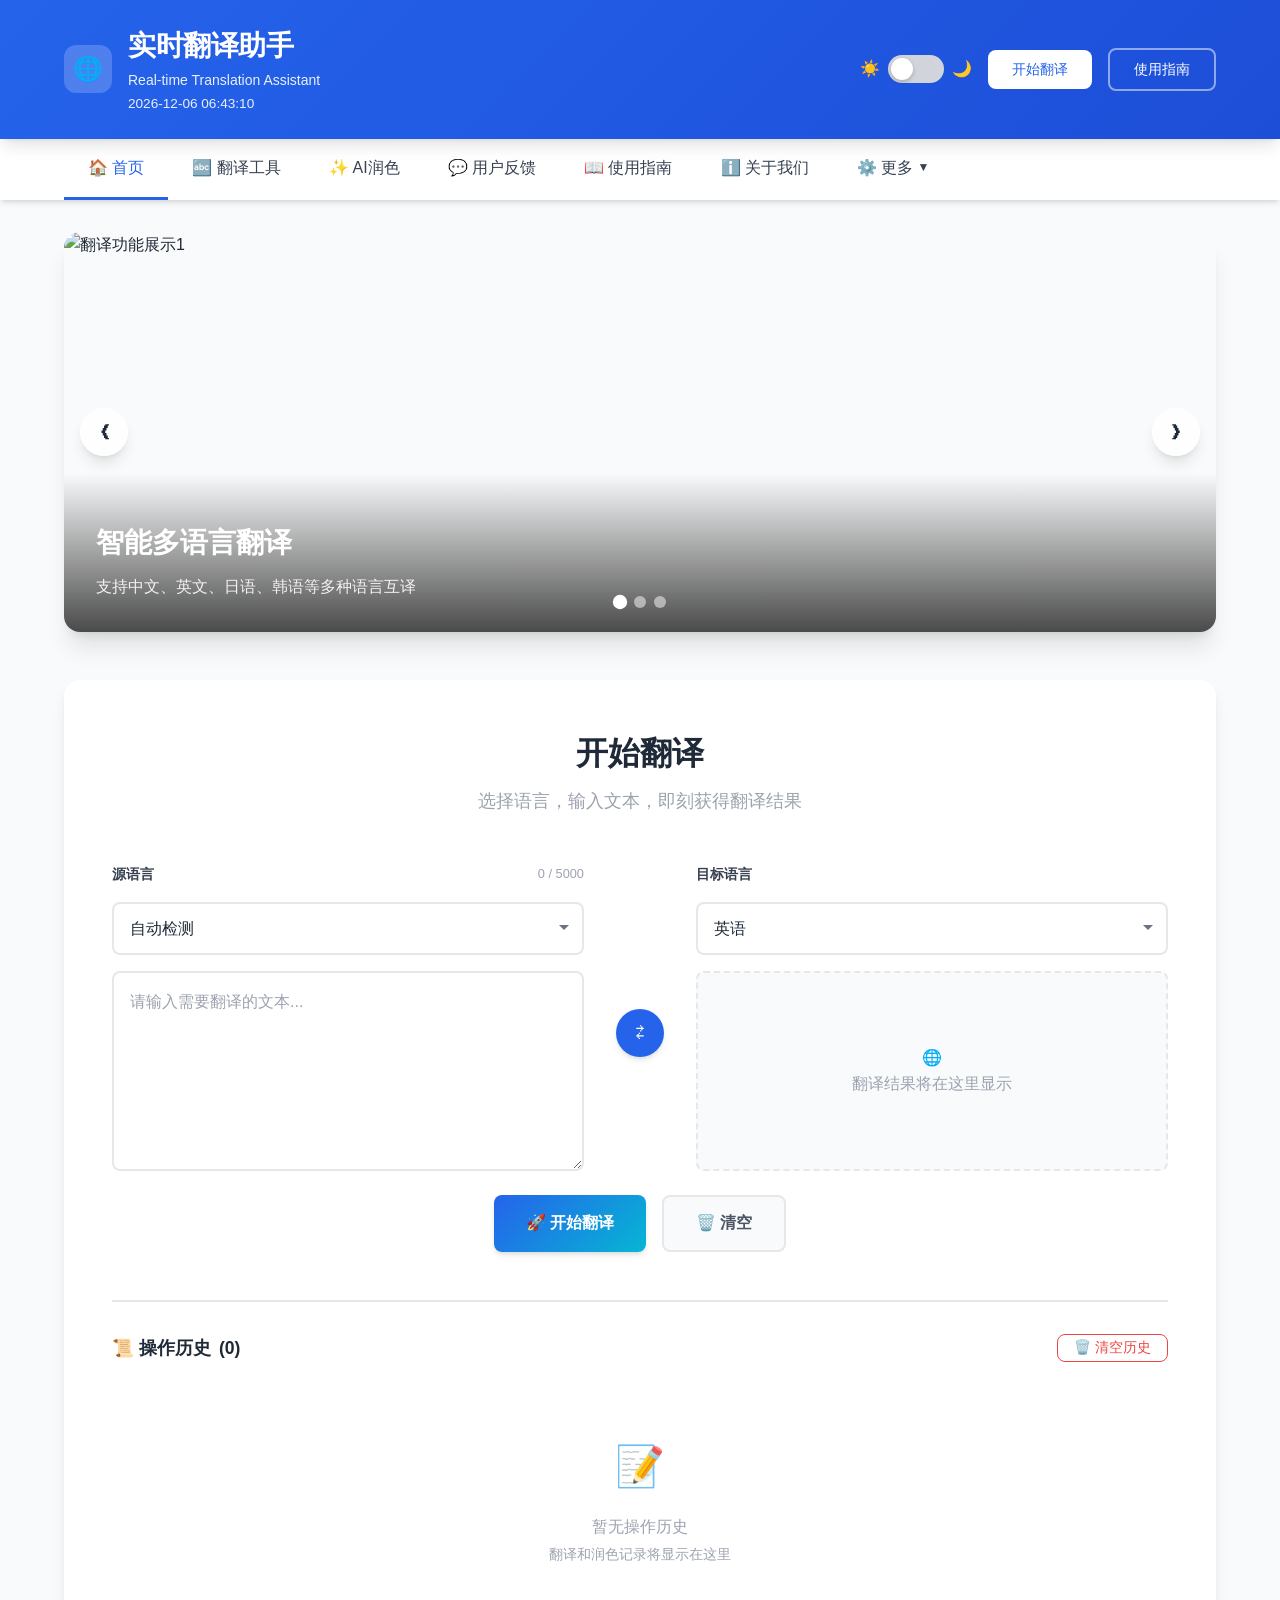
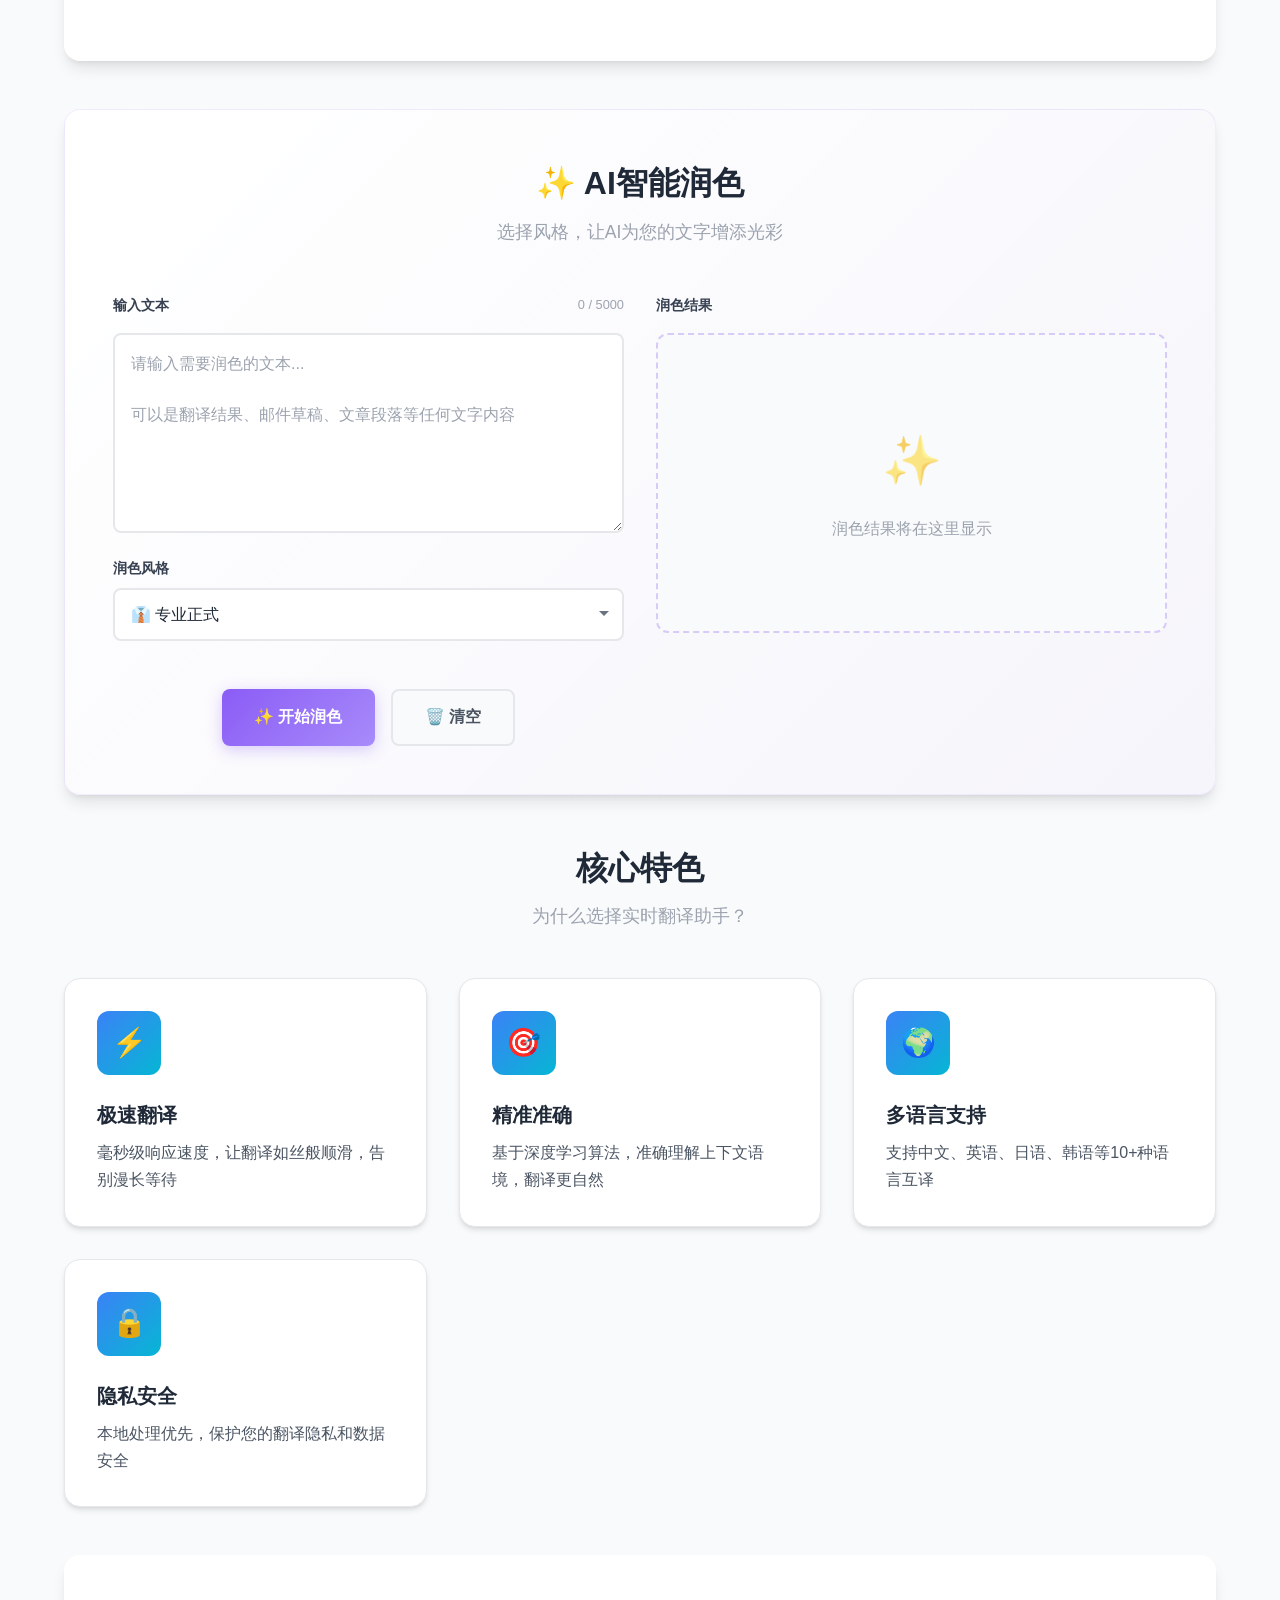
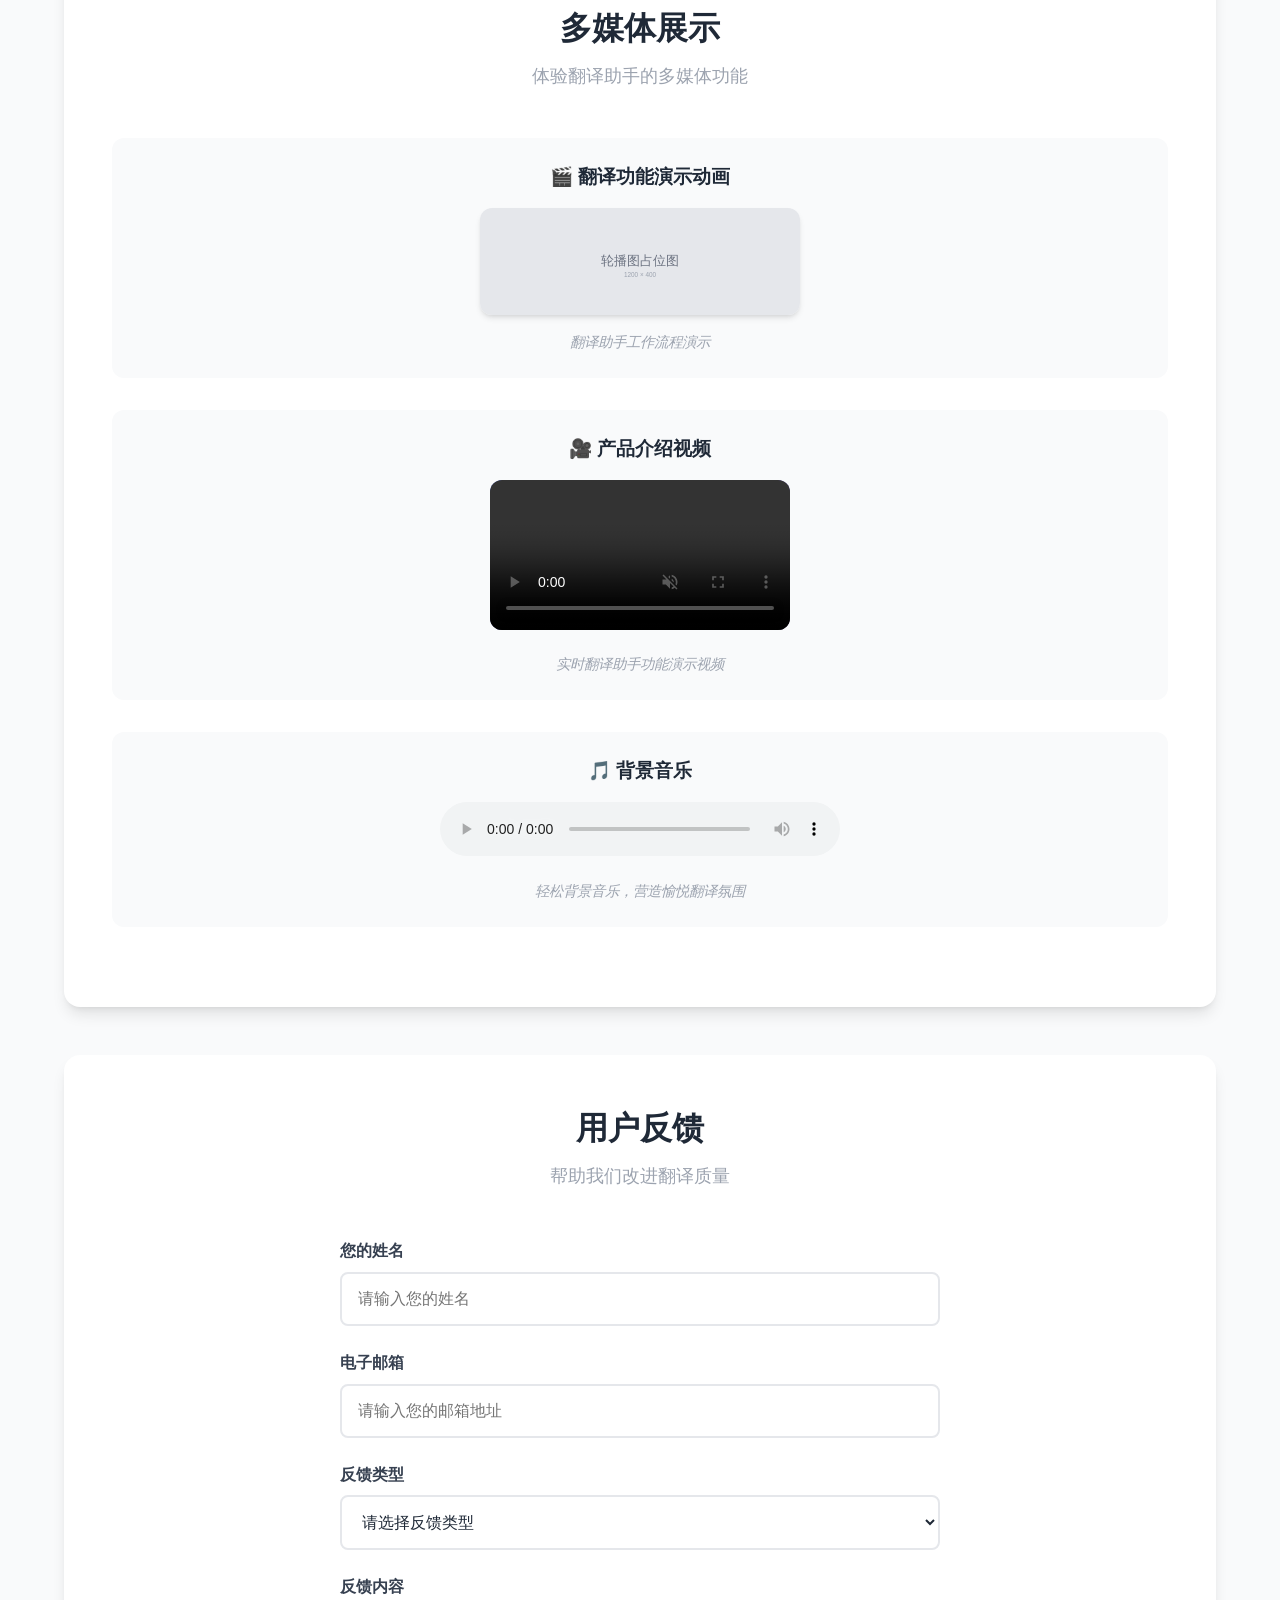
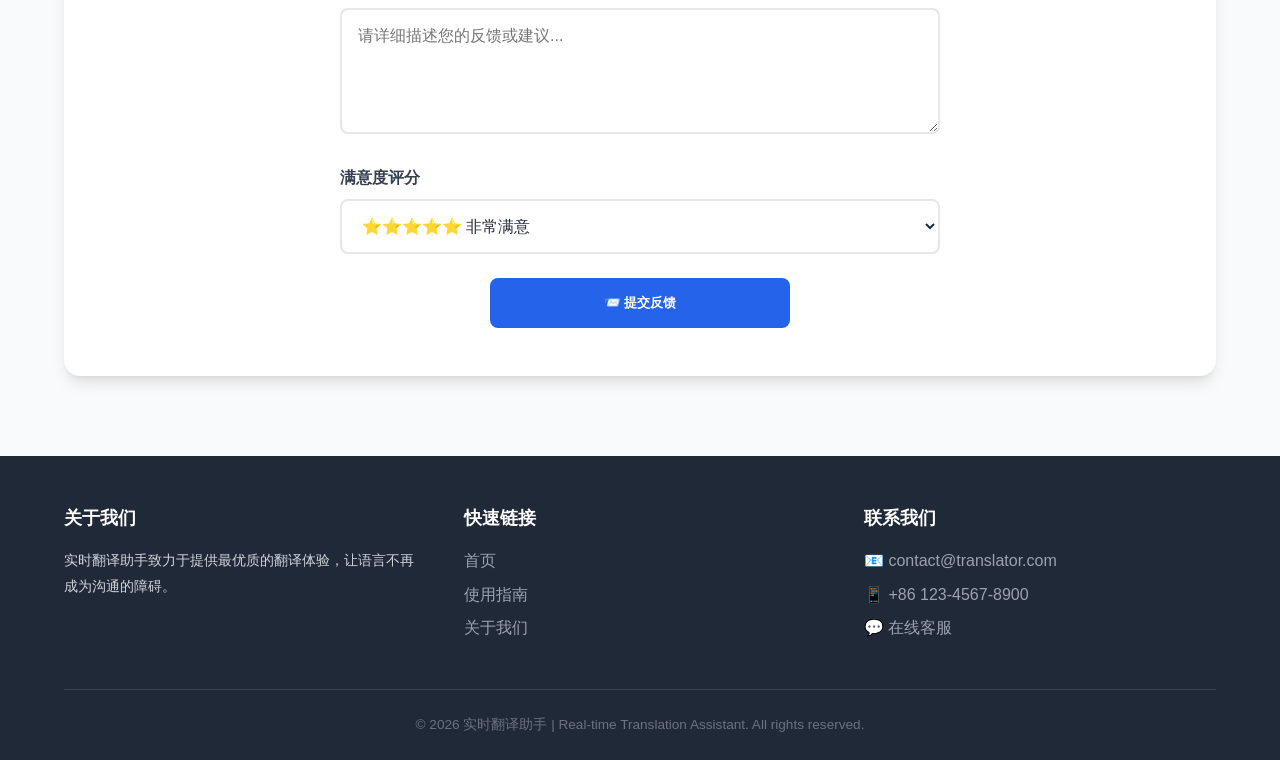
==== commit f86d9e0e: "接入AI润色Coze智能体" ====
--- a/index.html
+++ b/index.html
@@ -43,6 +43,9 @@
                         <a href="index.html#tool" class="nav-link">🔤 翻译工具</a>
                     </li>
                     <li class="nav-item">
+                        <a href="index.html#polish" class="nav-link">✨ AI润色</a>
+                    </li>
+                    <li class="nav-item">
                         <a href="index.html#feedback" class="nav-link">💬 用户反馈</a>
                     </li>
                     <li class="nav-item">
@@ -179,19 +182,92 @@
                         <button class="action-btn action-btn-copy" id="copyBtn" style="display:none;">
                             📋 复制结果
                         </button>
+                        <button class="action-btn action-btn-polish" id="polishFromTranslationBtn" style="display:none;">
+                            ✍️ 润色这段文字
+                        </button>
                     </div>
 
                     <!-- 翻译历史记录 -->
                     <div class="history-section">
                         <div class="history-header">
-                            <h3 class="history-title">📜 翻译历史 <span id="historyCount">(0)</span></h3>
+                            <h3 class="history-title">📜 操作历史 <span id="historyCount">(0)</span></h3>
                             <button class="history-clear-btn" id="historyClearBtn">🗑️ 清空历史</button>
                         </div>
                         <div class="history-list" id="historyList">
                             <div class="history-empty">
                                 <div class="history-empty-icon">📝</div>
-                                <p>暂无翻译历史</p>
-                                <p style="font-size: 0.85rem; margin-top: 4px;">翻译记录将显示在这里</p>
+                                <p>暂无操作历史</p>
+                                <p style="font-size: 0.85rem; margin-top: 4px;">翻译和润色记录将显示在这里</p>
+                            </div>
+                        </div>
+                    </div>
+                </section>
+
+                <!-- AI润色功能区域 -->
+                <section class="translator-section polish-section" id="polish">
+                    <div class="section-header">
+                        <h2 class="section-title">✨ AI智能润色</h2>
+                        <p class="section-subtitle">选择风格，让AI为您的文字增添光彩</p>
+                    </div>
+
+                    <div class="polish-container">
+                        <!-- 润色输入区域 -->
+                        <div class="polish-input-area">
+                            <div class="text-area-wrapper">
+                                <div class="text-area-label">
+                                    <label class="selector-label">输入文本</label>
+                                    <span class="char-count" id="polishCharCount">0 / 5000</span>
+                                </div>
+                                <textarea
+                                    class="text-area"
+                                    id="polishText"
+                                    placeholder="请输入需要润色的文本...&#10;&#10;可以是翻译结果、邮件草稿、文章段落等任何文字内容"
+                                    maxlength="5000"
+                                ></textarea>
+                            </div>
+
+                            <!-- 润色风格选择 -->
+                            <div class="polish-style-selector">
+                                <div class="text-area-label">
+                                    <label class="selector-label">润色风格</label>
+                                </div>
+                                <select class="language-select" id="polishStyle">
+                                    <!-- 选项由JS动态生成 -->
+                                </select>
+                                <div class="style-description" id="styleDescription"></div>
+                            </div>
+
+                            <!-- 操作按钮 -->
+                            <div class="action-buttons">
+                                <button class="action-btn action-btn-polish" id="polishBtn">
+                                    ✨ 开始润色
+                                </button>
+                                <button class="action-btn action-btn-secondary" id="polishClearBtn">
+                                    🗑️ 清空
+                                </button>
+                            </div>
+                        </div>
+
+                        <!-- 润色结果区域 -->
+                        <div class="polish-result-area-wrapper">
+                            <div class="text-area-label">
+                                <label class="selector-label">润色结果</label>
+                            </div>
+                            <div class="polish-result-area" id="polishResultArea">
+                                <div class="polish-result-placeholder">
+                                    <p>✨</p>
+                                    <p>润色结果将在这里显示</p>
+                                </div>
+                            </div>
+
+                            <!-- 结果操作按钮 -->
+                            <div class="action-buttons" id="polishActions" style="display:none;">
+                                <button class="action-btn action-btn-copy" id="polishCopyBtn">
+                                    📋 复制结果
+                                </button>
+                                <button class="action-btn action-btn-secondary" id="polishRedoBtn">
+                                    🔄 重新润色
+                                </button>
                             </div>
                         </div>
                     </div>
@@ -244,9 +320,10 @@
 
                     <div class="media-container">
                         <h3 style="margin-bottom: 16px; color: var(--text-primary);">🎥 产品介绍视频</h3>
-                        <video controls muted autoplay loop style="max-width: 100%; border-radius: 12px;">
-                            <source src="videos/README.md" type="video/mp4">
-                            您的浏览器不支持视频播放。
+                        <video controls muted autoplay loop style="max-width: 100%; border-radius: 12px; background: linear-gradient(135deg, #667eea 0%, #764ba2 100%);">
+                            <!-- 请将实际视频文件放到 videos/ 目录，然后取消注释下面这行 -->
+                            <!-- <source src="videos/demo.mp4" type="video/mp4"> -->
+                            <p style="padding: 60px 20px; text-align: center; color: #fff;">🎬 视频加载中...<br><small>请添加 videos/demo.mp4 文件</small></p>
                         </video>
                         <p class="media-caption">实时翻译助手功能演示视频</p>
                     </div>
@@ -254,8 +331,9 @@
                     <div class="media-container">
                         <h3 style="margin-bottom: 16px; color: var(--text-primary);">🎵 背景音乐</h3>
                         <audio controls style="width: 100%; max-width: 400px;">
-                            <source src="audios/README.md" type="audio/mpeg">
-                            您的浏览器不支持音频播放。
+                            <!-- 请将实际音频文件放到 audios/ 目录，然后取消注释下面这行 -->
+                            <!-- <source src="audios/background.mp3" type="audio/mpeg"> -->
+                            <p style="padding: 20px; text-align: center; color: var(--text-secondary);">🎵 请添加 audios/background.mp3 文件</p>
                         </audio>
                         <p class="media-caption">轻松背景音乐，营造愉悦翻译氛围</p>
                     </div>
@@ -351,6 +429,7 @@
     <!-- 引入脚本 -->
     <script src="js/carousel.js"></script>
     <script src="js/translator.js"></script>
+    <script src="js/polisher.js"></script>
     <script src="js/enhancements.js"></script>
 </body>
 </html>
--- a/css/style.css
+++ b/css/style.css
@@ -1158,6 +1158,28 @@
     color: var(--text-muted);
 }
 
+/* 历史记录类型标签 */
+.history-type-tag {
+    display: inline-flex;
+    align-items: center;
+    gap: 4px;
+    padding: 2px 8px;
+    border-radius: var(--radius-full);
+    font-size: 0.7rem;
+    font-weight: 600;
+    letter-spacing: 0.3px;
+}
+
+.history-type-translate {
+    background: rgba(37, 99, 235, 0.1);
+    color: var(--primary-blue);
+}
+
+.history-type-polish {
+    background: rgba(139, 92, 246, 0.1);
+    color: var(--accent-purple);
+}
+
 .history-empty {
     text-align: center;
     padding: var(--spacing-2xl);
@@ -1299,6 +1321,19 @@
 .result-action-btn:hover {
     border-color: var(--primary-blue);
     color: var(--primary-blue);
+}
+
+/* 润色按钮特殊样式 */
+.result-action-polish {
+    background: rgba(139, 92, 246, 0.1);
+    border-color: var(--accent-purple);
+    color: var(--accent-purple);
+}
+
+.result-action-polish:hover {
+    background: var(--accent-purple);
+    color: white;
+    border-color: var(--accent-purple);
 }
 
 /* ===== 深色模式下轮播图适配 ===== */
@@ -2338,4 +2373,237 @@
 :focus-visible {
     outline: 2px solid var(--primary-blue);
     outline-offset: 2px;
+}
+
+/* ===================================================================
+   AI润色功能样式
+   =================================================================== */
+
+/* ===== 润色区域整体 ===== */
+.polish-section {
+    background: linear-gradient(135deg, var(--bg-card) 0%, rgba(139, 92, 246, 0.03) 100%);
+    border: 1px solid rgba(139, 92, 246, 0.1);
+}
+
+/* ===== 润色容器布局 ===== */
+.polish-container {
+    display: grid;
+    grid-template-columns: 1fr 1fr;
+    gap: var(--spacing-xl);
+    align-items: start;
+}
+
+/* ===== 润色输入区域 ===== */
+.polish-input-area {
+    display: flex;
+    flex-direction: column;
+    gap: var(--spacing-lg);
+}
+
+/* ===== 润色风格选择器 ===== */
+.polish-style-selector {
+    display: flex;
+    flex-direction: column;
+    gap: var(--spacing-sm);
+}
+
+.style-description {
+    font-size: 0.85rem;
+    color: var(--accent-purple);
+    padding: var(--spacing-sm) var(--spacing-md);
+    background: rgba(139, 92, 246, 0.08);
+    border-radius: var(--radius-md);
+    border-left: 3px solid var(--accent-purple);
+    display: none;
+    animation: fadeIn 0.3s ease;
+}
+
+@keyframes fadeIn {
+    from { opacity: 0; transform: translateY(-5px); }
+    to { opacity: 1; transform: translateY(0); }
+}
+
+/* ===== 润色按钮特殊样式 ===== */
+.action-btn-polish {
+    background: linear-gradient(135deg, var(--accent-purple) 0%, #a78bfa 100%);
+    color: white;
+    box-shadow: 0 4px 15px rgba(139, 92, 246, 0.3);
+}
+
+.action-btn-polish:hover {
+    transform: translateY(-2px);
+    box-shadow: 0 6px 20px rgba(139, 92, 246, 0.4);
+}
+
+.action-btn-polish:disabled {
+    opacity: 0.6;
+    cursor: not-allowed;
+    transform: none;
+    box-shadow: none;
+}
+
+/* ===== 润色结果区域 ===== */
+.polish-result-area-wrapper {
+    display: flex;
+    flex-direction: column;
+    gap: var(--spacing-md);
+}
+
+.polish-result-area {
+    background: var(--bg-secondary);
+    border-radius: var(--radius-lg);
+    padding: var(--spacing-lg);
+    min-height: 300px;
+    border: 2px dashed rgba(139, 92, 246, 0.3);
+    transition: all var(--transition-normal);
+}
+
+.polish-result-area:hover {
+    border-color: var(--accent-purple);
+}
+
+/* ===== 润色结果占位符 ===== */
+.polish-result-placeholder {
+    color: var(--gray-400);
+    text-align: center;
+    padding: var(--spacing-3xl) var(--spacing-xl);
+    display: flex;
+    flex-direction: column;
+    align-items: center;
+    gap: var(--spacing-md);
+}
+
+.polish-result-placeholder p:first-child {
+    font-size: 3rem;
+    opacity: 0.6;
+}
+
+.polish-result-placeholder p:last-child {
+    font-size: 1rem;
+}
+
+/* ===== 润色加载状态 ===== */
+.polish-loading {
+    display: flex;
+    flex-direction: column;
+    align-items: center;
+    justify-content: center;
+    gap: var(--spacing-md);
+    padding: var(--spacing-3xl);
+}
+
+.polish-loading .loading-spinner {
+    width: 48px;
+    height: 48px;
+    border: 4px solid rgba(139, 92, 246, 0.2);
+    border-top-color: var(--accent-purple);
+    border-radius: 50%;
+    animation: spin 0.8s linear infinite;
+}
+
+.polish-loading .loading-text {
+    color: var(--accent-purple);
+    font-size: 1.1rem;
+    font-weight: 600;
+}
+
+.polish-loading .loading-hint {
+    color: var(--text-muted);
+    font-size: 0.9rem;
+}
+
+/* ===== 润色结果内容 ===== */
+.polish-result-header {
+    margin-bottom: var(--spacing-md);
+    padding-bottom: var(--spacing-md);
+    border-bottom: 1px solid var(--border-color);
+}
+
+.polish-result-style {
+    display: inline-flex;
+    align-items: center;
+    gap: var(--spacing-xs);
+    padding: var(--spacing-xs) var(--spacing-md);
+    background: rgba(139, 92, 246, 0.1);
+    color: var(--accent-purple);
+    border-radius: var(--radius-full);
+    font-size: 0.85rem;
+    font-weight: 500;
+}
+
+.polish-result-content {
+    font-size: 1.05rem;
+    line-height: 1.8;
+    color: var(--text-primary);
+}
+
+.polish-result-text {
+    white-space: pre-wrap;
+    word-break: break-word;
+}
+
+/* ===== 润色错误状态 ===== */
+.polish-error {
+    display: flex;
+    flex-direction: column;
+    align-items: center;
+    justify-content: center;
+    gap: var(--spacing-md);
+    padding: var(--spacing-3xl);
+    color: var(--error-red);
+}
+
+.polish-error-icon {
+    font-size: 2.5rem;
+}
+
+.polish-error-message {
+    font-size: 0.95rem;
+    text-align: center;
+}
+
+/* ===== 深色模式适配 ===== */
+[data-theme="dark"] .polish-section {
+    background: linear-gradient(135deg, var(--bg-card) 0%, rgba(139, 92, 246, 0.05) 100%);
+    border-color: rgba(139, 92, 246, 0.2);
+}
+
+[data-theme="dark"] .style-description {
+    background: rgba(139, 92, 246, 0.15);
+}
+
+[data-theme="dark"] .polish-result-area {
+    border-color: rgba(139, 92, 246, 0.4);
+}
+
+[data-theme="dark"] .polish-result-placeholder p:first-child {
+    opacity: 0.4;
+}
+
+[data-theme="dark"] .polish-loading .loading-spinner {
+    border-color: rgba(139, 92, 246, 0.3);
+    border-top-color: var(--accent-purple);
+}
+
+[data-theme="dark"] .polish-result-style {
+    background: rgba(139, 92, 246, 0.2);
+}
+
+/* ===== 响应式设计 ===== */
+@media (max-width: 768px) {
+    .polish-container {
+        grid-template-columns: 1fr;
+    }
+
+    .polish-result-area {
+        min-height: 200px;
+    }
+
+    .polish-loading {
+        padding: var(--spacing-2xl);
+    }
+
+    .polish-error {
+        padding: var(--spacing-2xl);
+    }
 }
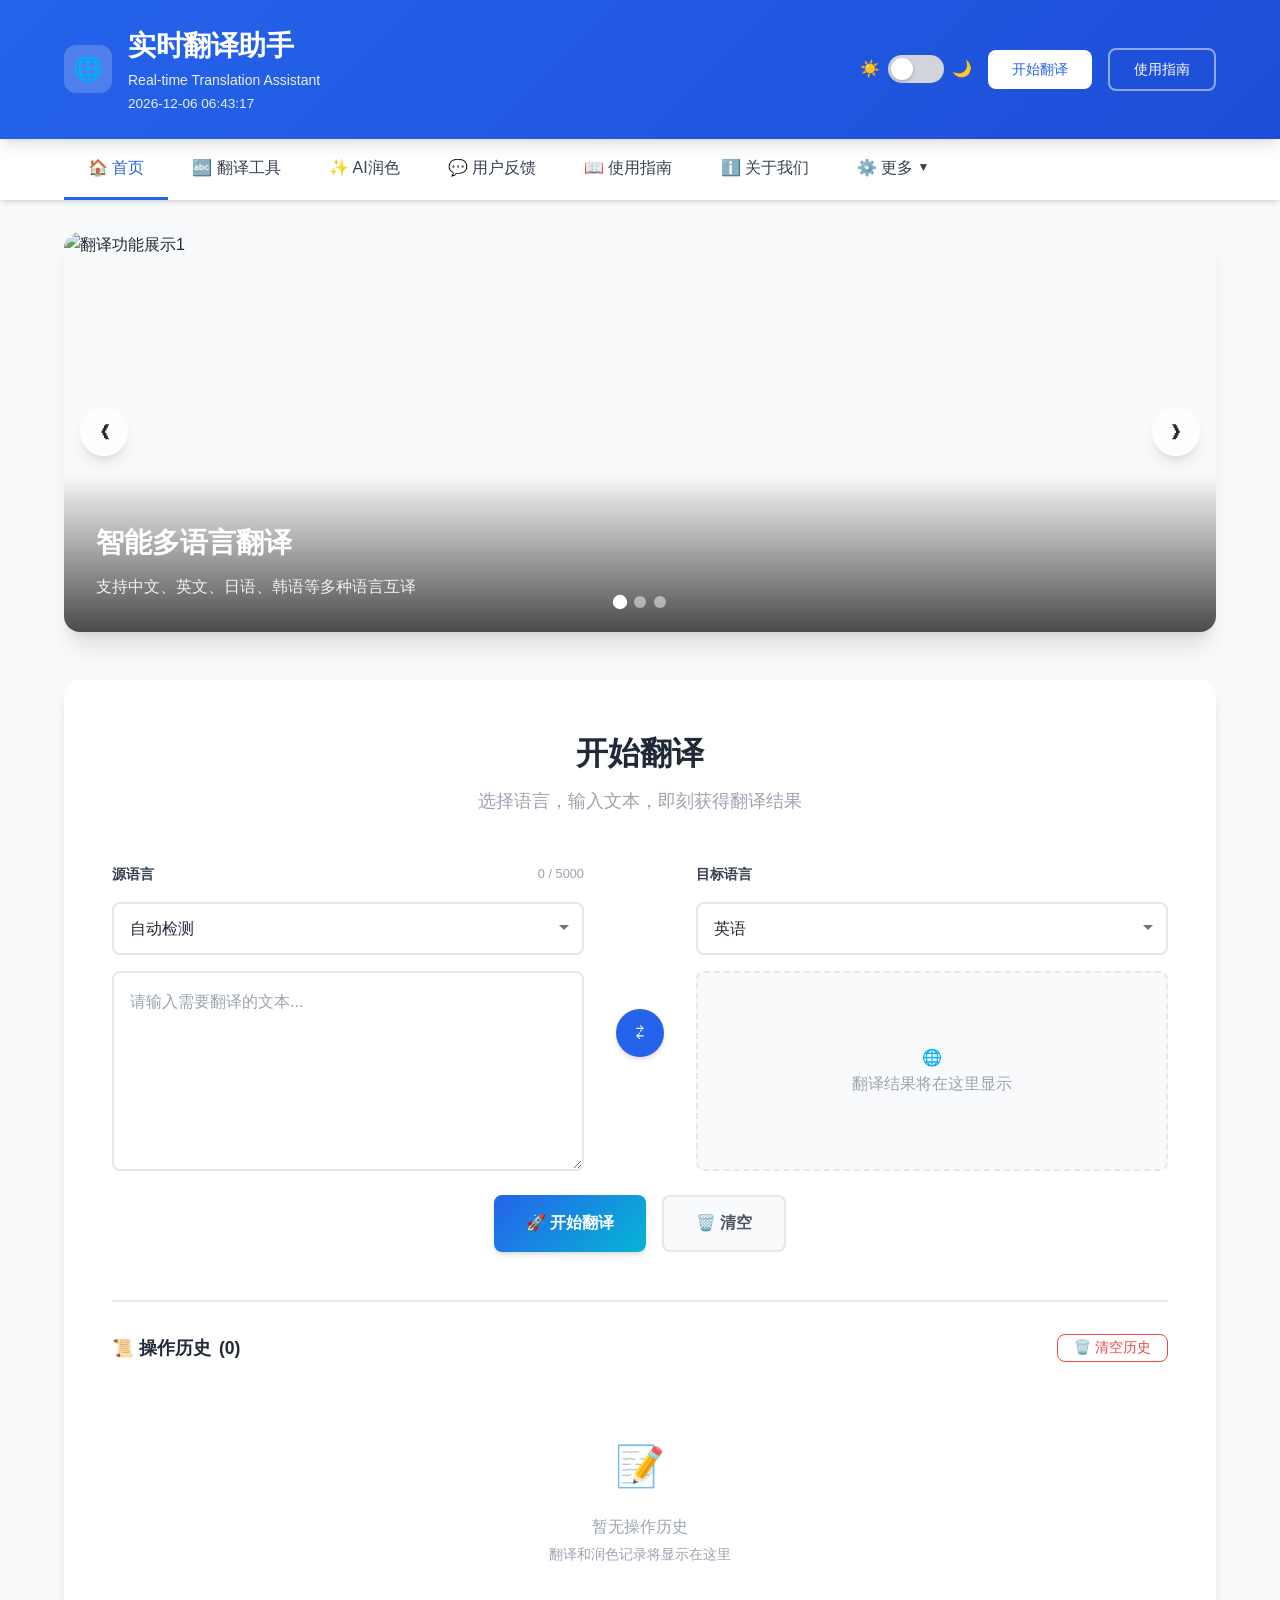
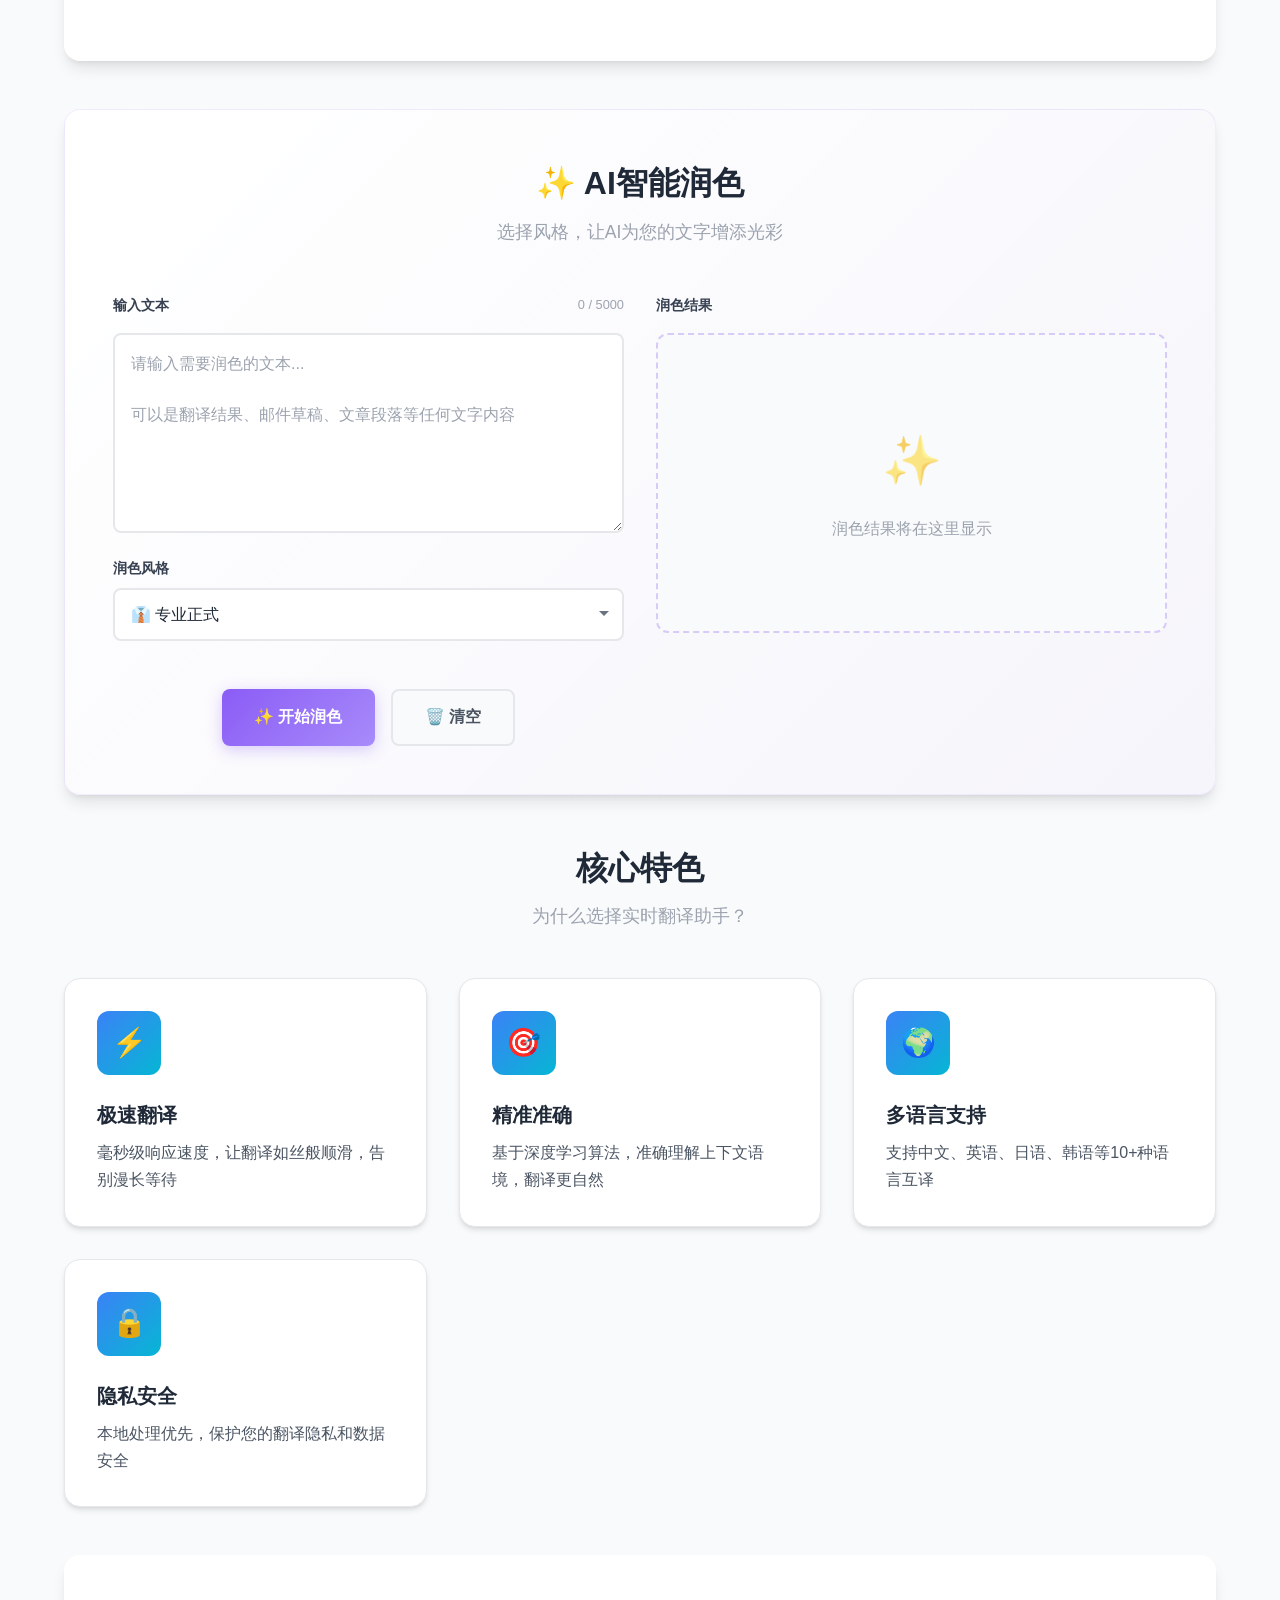
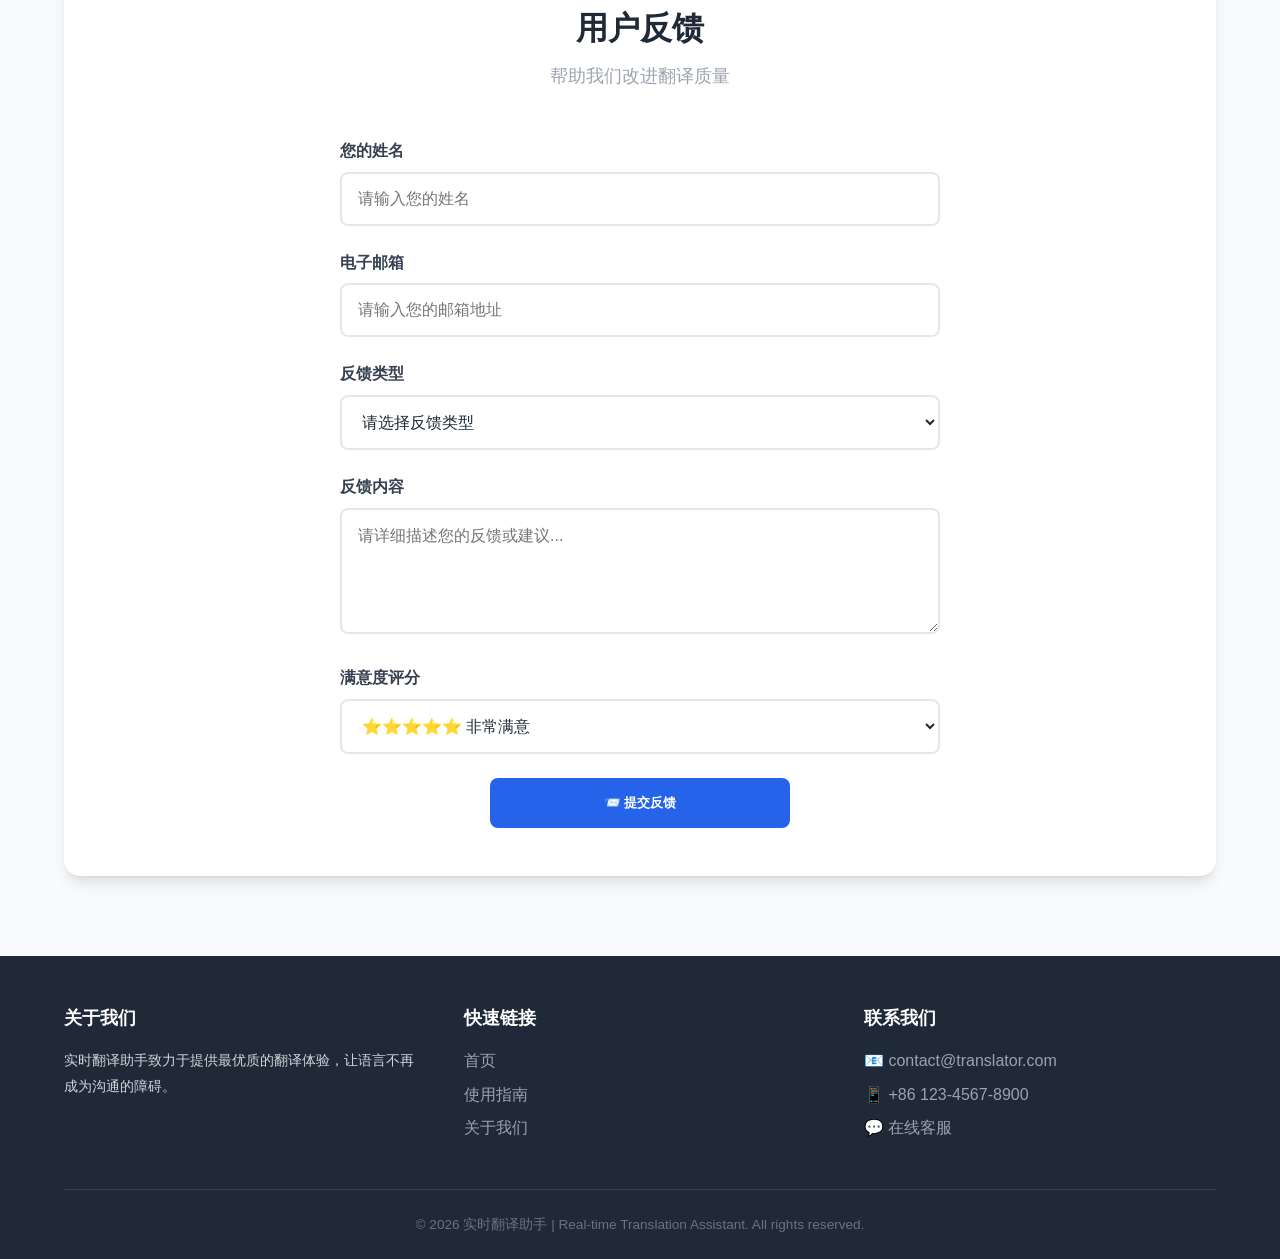
==== commit cd9d06bf: "删除“产品功能演示”和“多媒体展示”" ====
--- a/index.html
+++ b/index.html
@@ -304,40 +304,6 @@
                     </div>
                 </section>
 
-                <!-- 多媒体展示区 -->
-                <section class="translator-section" id="media">
-                    <div class="section-header">
-                        <h2 class="section-title">多媒体展示</h2>
-                        <p class="section-subtitle">体验翻译助手的多媒体功能</p>
-                    </div>
-
-                    <div class="media-container">
-                        <h3 style="margin-bottom: 16px; color: var(--text-primary);">🎬 翻译功能演示动画</h3>
-                        <img src="images/placeholder.svg" alt="翻译功能演示GIF" loading="lazy"
-                             style="max-width: 320px; border-radius: 12px; margin: 0 auto; box-shadow: var(--shadow-md);">
-                        <p class="media-caption">翻译助手工作流程演示</p>
-                    </div>
-
-                    <div class="media-container">
-                        <h3 style="margin-bottom: 16px; color: var(--text-primary);">🎥 产品介绍视频</h3>
-                        <video controls muted autoplay loop style="max-width: 100%; border-radius: 12px; background: linear-gradient(135deg, #667eea 0%, #764ba2 100%);">
-                            <!-- 请将实际视频文件放到 videos/ 目录，然后取消注释下面这行 -->
-                            <!-- <source src="videos/demo.mp4" type="video/mp4"> -->
-                            <p style="padding: 60px 20px; text-align: center; color: #fff;">🎬 视频加载中...<br><small>请添加 videos/demo.mp4 文件</small></p>
-                        </video>
-                        <p class="media-caption">实时翻译助手功能演示视频</p>
-                    </div>
-
-                    <div class="media-container">
-                        <h3 style="margin-bottom: 16px; color: var(--text-primary);">🎵 背景音乐</h3>
-                        <audio controls style="width: 100%; max-width: 400px;">
-                            <!-- 请将实际音频文件放到 audios/ 目录，然后取消注释下面这行 -->
-                            <!-- <source src="audios/background.mp3" type="audio/mpeg"> -->
-                            <p style="padding: 20px; text-align: center; color: var(--text-secondary);">🎵 请添加 audios/background.mp3 文件</p>
-                        </audio>
-                        <p class="media-caption">轻松背景音乐，营造愉悦翻译氛围</p>
-                    </div>
-                </section>
 
                 <!-- 用户反馈表单 -->
                 <section class="translator-section" id="feedback">
